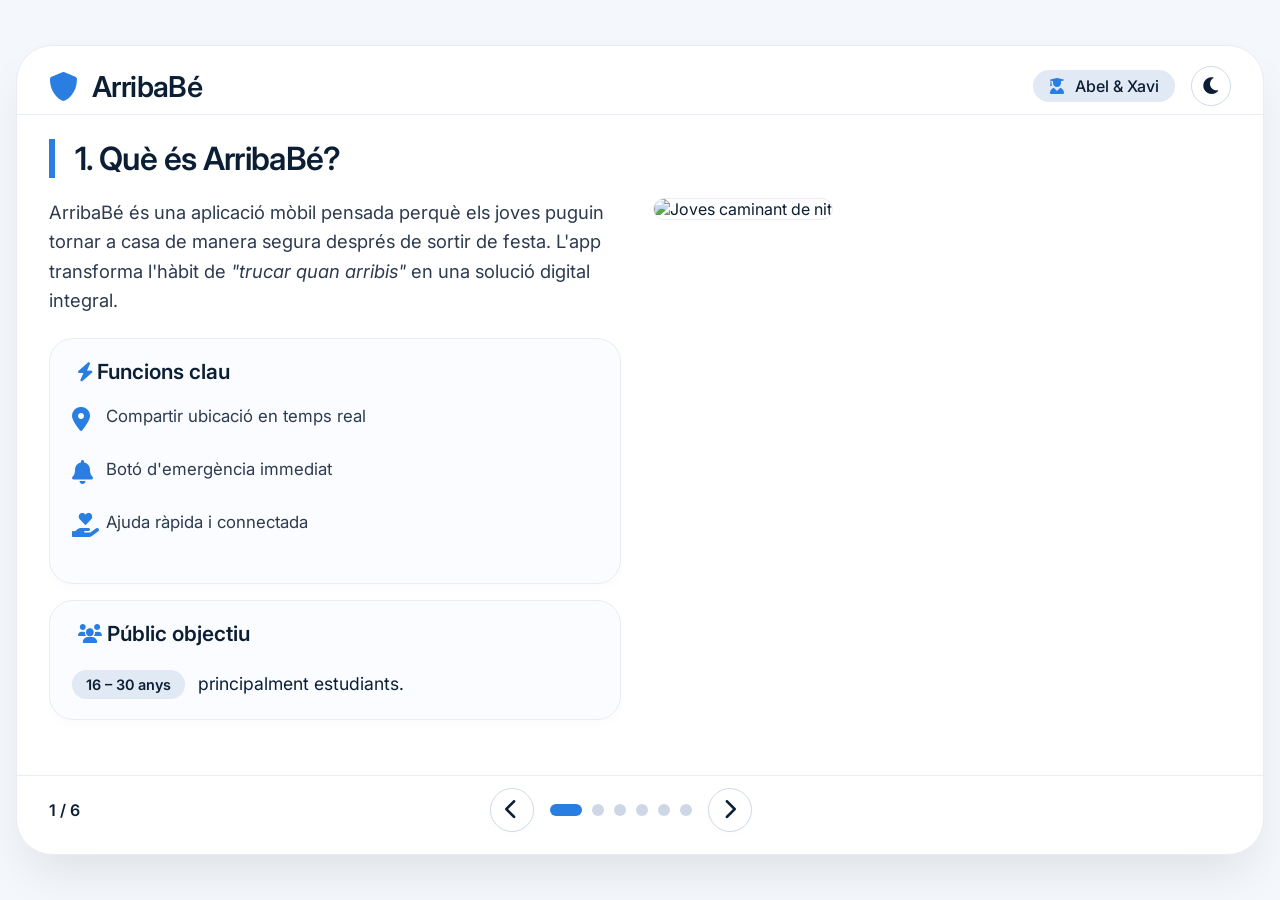
==== arribabe/index.html @ 8a45468a "Update index.html" ====
<!DOCTYPE html>
<html lang="ca">
<head>
  <meta charset="UTF-8">
  <meta name="viewport" content="width=device-width, initial-scale=1.0, maximum-scale=1.0, user-scalable=yes">
  <title>ArribaBé · Presentació</title>
  <link rel="stylesheet" href="https://cdnjs.cloudflare.com/ajax/libs/font-awesome/6.0.0-beta3/css/all.min.css">
  <link href="https://fonts.googleapis.com/css2?family=Inter:opsz,wght@14..32,300..700&display=swap" rel="stylesheet">
  <style>
    * {
      margin: 0;
      padding: 0;
      box-sizing: border-box;
    }

    body {
      font-family: "Inter", sans-serif;
      background: #f4f7fb;
      display: flex;
      align-items: center;
      justify-content: center;
      min-height: 100vh;
      margin: 0;
      padding: 16px;
      color: var(--text-primary);
      transition: background 0.3s ease, color 0.3s ease;
    }

    /* Variables mode clar */
    :root {
      --bg-body: #f4f7fb;
      --card-bg: #fafcff;
      --container-bg: #ffffff;
      --border-light: #e9ecf2;
      --text-primary: #0b1e33;
      --text-secondary: #2d3a4f;
      --text-soft: #54657e;
      --accent: #2a7de1;
      --accent-light: #e1e9f5;
      --dafo-bg: #ffffff;
      --shadow: 0 25px 50px -12px rgba(0,0,0,0.1);
      --projeccio-bg: #eef6ff;
      --dot-inactive: #cdd7e6;
      --btn-border: #d0dae8;
    }

    /* Mode fosc */
    body.dark {
      --bg-body: #121826;
      --card-bg: #1e2532;
      --container-bg: #1a212e;
      --border-light: #2a3442;
      --text-primary: #edf2fb;
      --text-secondary: #cbd5e6;
      --text-soft: #9aabbf;
      --accent: #4a9eff;
      --accent-light: #2e405b;
      --dafo-bg: #1f2a39;
      --shadow: 0 25px 40px -12px rgba(0,0,0,0.5);
      --projeccio-bg: #1f3a5f;
      --dot-inactive: #3f4a5c;
      --btn-border: #3a485e;
    }

    .presentation-container {
      width: 100%;
      max-width: 1280px;
      height: 90vh;
      max-height: 900px;
      background: var(--container-bg);
      border-radius: 36px;
      box-shadow: var(--shadow);
      display: flex;
      flex-direction: column;
      overflow: hidden;
      border: 1px solid var(--border-light);
      transition: background 0.3s, border-color 0.3s;
    }

    /* capçalera */
    .presentation-header {
      padding: 20px 32px 8px 32px;
      display: flex;
      align-items: center;
      justify-content: space-between;
      border-bottom: 1px solid var(--border-light);
    }

    .logo-area h1 {
      font-weight: 600;
      font-size: 1.8rem;
      letter-spacing: -0.02em;
      color: var(--text-primary);
    }
    .logo-area h1 i {
      color: var(--accent);
      margin-right: 8px;
    }

    .header-right {
      display: flex;
      align-items: center;
      gap: 16px;
    }

    .presenters {
      font-weight: 500;
      font-size: 1rem;
      color: var(--text-primary);
      background: var(--accent-light);
      padding: 6px 16px;
      border-radius: 40px;
      transition: background 0.3s;
    }
    .presenters i {
      margin-right: 6px;
      color: var(--accent);
    }

    .theme-toggle {
      background: transparent;
      border: 1px solid var(--btn-border);
      color: var(--text-primary);
      width: 40px;
      height: 40px;
      border-radius: 40px;
      display: flex;
      align-items: center;
      justify-content: center;
      cursor: pointer;
      font-size: 1.2rem;
      transition: all 0.2s;
    }
    .theme-toggle:hover {
      background: var(--accent);
      color: white;
      border-color: var(--accent);
      transform: rotate(15deg);
    }

    /* zona de slides */
    .slides-wrapper {
      flex: 1;
      position: relative;
      padding: 24px 32px 16px 32px;
      overflow: hidden;
    }

    .slide {
      position: absolute;
      top: 24px;
      left: 32px;
      right: 32px;
      bottom: 16px;
      opacity: 0;
      visibility: hidden;
      transition: opacity 0.4s cubic-bezier(0.2, 0.9, 0.3, 1), visibility 0.4s;
      overflow-y: auto;
      padding-right: 6px;
      scrollbar-width: thin;
      scrollbar-color: var(--accent) var(--border-light);
    }

    .slide.active {
      opacity: 1;
      visibility: visible;
      z-index: 2;
    }

    /* ANIMACIONS INTERACTIVES */
    @keyframes slideUp {
      0% { opacity: 0; transform: translateY(20px); }
      100% { opacity: 1; transform: translateY(0); }
    }

    .slide.active .anim-1 { animation: slideUp 0.5s ease forwards 0.1s; opacity: 0; }
    .slide.active .anim-2 { animation: slideUp 0.5s ease forwards 0.2s; opacity: 0; }
    .slide.active .anim-3 { animation: slideUp 0.5s ease forwards 0.3s; opacity: 0; }
    .slide.active .anim-4 { animation: slideUp 0.5s ease forwards 0.4s; opacity: 0; }

    .slide-content {
      height: 100%;
      display: flex;
      flex-direction: column;
    }

    /* layouts per imatges i text */
    .split-slide {
      display: grid;
      grid-template-columns: 1fr 1fr;
      gap: 32px;
      align-items: center;
    }

    .slide-img {
      width: 100%;
      height: 100%;
      max-height: 400px;
      object-fit: cover;
      border-radius: 24px;
      box-shadow: var(--shadow);
      border: 1px solid var(--border-light);
      transition: transform 0.3s ease;
    }
    
    .slide-img:hover {
      transform: scale(1.02);
    }

    /* tipografia */
    h2 {
      font-size: 2rem;
      font-weight: 600;
      letter-spacing: -0.02em;
      margin-bottom: 20px;
      color: var(--text-primary);
      border-left: 6px solid var(--accent);
      padding-left: 20px;
    }

    h3 {
      font-weight: 600;
      font-size: 1.3rem;
      margin-bottom: 12px;
      color: var(--text-primary);
    }

    .highlight {
      color: var(--accent);
      font-weight: 600;
    }

    p, li, span, div:not(.badge):not(.nav-btn) {
      color: inherit;
    }

    .card-grid {
      display: grid;
      grid-template-columns: repeat(2, 1fr);
      gap: 20px;
      margin-top: 8px;
    }

    .card {
      background: var(--card-bg);
      padding: 20px 22px;
      border-radius: 24px;
      box-shadow: 0 4px 10px rgba(0, 0, 0, 0.02);
      border: 1px solid var(--border-light);
      transition: background 0.3s, border-color 0.3s, transform 0.2s ease, box-shadow 0.2s ease;
      color: var(--text-secondary);
    }

    .card:hover {
      transform: translateY(-5px);
      box-shadow: var(--shadow);
      border-color: var(--accent);
    }

    .card i {
      color: var(--accent);
      font-size: 1.5rem;
      margin-bottom: 12px;
      display: block;
    }

    .badge {
      background: var(--accent-light);
      color: var(--text-primary);
      padding: 6px 14px;
      border-radius: 30px;
      font-size: 0.9rem;
      font-weight: 600;
      display: inline-block;
      margin-right: 8px;
    }

    .dafo-grid {
      display: grid;
      grid-template-columns: 1fr 1fr;
      gap: 20px;
      margin: 20px 0;
    }

    .dafo-item {
      padding: 24px;
      border-radius: 24px;
      background: var(--dafo-bg);
      border: 1px solid var(--border-light);
      transition: transform 0.2s, box-shadow 0.2s;
    }
    
    .dafo-item:hover {
      transform: translateY(-5px);
      box-shadow: var(--shadow);
    }

    .dafo-item p {
      color: var(--text-primary);
      font-size: 1.1rem;
    }

    .dafo-title {
      font-weight: 700;
      font-size: 1.3rem;
      margin-bottom: 12px;
      display: flex;
      align-items: center;
    }

    .dafo-title i {
      margin-right: 10px;
      width: 24px;
      color: var(--accent);
      font-size: 1.5rem;
    }

    .fortaleses .dafo-title { color: #1e7e34; }
    .oportunitats .dafo-title { color: #0d6e9e; }
    .debilitats .dafo-title { color: #b34a3c; }
    .amenaces .dafo-title { color: #a14e2c; }

    body.dark .fortaleses .dafo-title { color: #6fcf97; }
    body.dark .oportunitats .dafo-title { color: #6ab0e2; }
    body.dark .debilitats .dafo-title { color: #e6897a; }
    body.dark .amenaces .dafo-title { color: #e09b7c; }

    .price-tag {
      font-size: 2rem;
      font-weight: 700;
      color: var(--text-primary);
    }
    .price-small {
      font-size: 1rem;
      font-weight: 400;
      color: var(--text-soft);
    }

    .projeccio {
      background: var(--projeccio-bg);
      border-radius: 20px;
      padding: 20px;
      margin-top: 16px;
      border-left: 4px solid var(--accent);
      color: var(--text-primary);
      transition: background 0.3s;
    }

    .feature-list {
      list-style: none;
      margin-top: 8px;
    }
    .feature-list li {
      margin-bottom: 14px;
      display: flex;
      align-items: flex-start;
      color: var(--text-secondary);
      line-height: 1.5;
      font-size: 1.05rem;
    }
    .feature-list li strong {
      font-weight: 600;
      color: var(--text-primary);
      margin-right: 4px;
    }
    .feature-list i {
      margin-right: 14px;
      color: var(--accent);
      width: 20px;
      margin-top: 3px;
      flex-shrink: 0;
    }

    .two-column-layout {
      display: grid;
      grid-template-columns: 1fr 1fr;
      gap: 32px;
    }

    .tagline-footer {
      margin-top: auto;
      text-align: right;
      font-style: italic;
      color: var(--text-soft);
      border-top: 1px dashed var(--border-light);
      padding-top: 18px;
    }

    .conclusio-box {
      background: var(--card-bg);
      border-radius: 24px;
      padding: 24px;
      margin-top: 24px;
      border: 1px solid var(--border-light);
      border-left: 6px solid var(--accent);
      color: var(--text-primary);
      font-size: 1.15rem;
      line-height: 1.6;
      box-shadow: 0 10px 30px rgba(0,0,0,0.03);
    }

    /* peu */
    .presentation-footer {
      padding: 12px 32px 22px 32px;
      display: flex;
      align-items: center;
      justify-content: space-between;
      border-top: 1px solid var(--border-light);
      color: var(--text-soft);
    }

    .nav-controls {
      display: flex;
      gap: 16px;
      align-items: center;
    }

    .nav-btn {
      background: var(--container-bg);
      border: 1px solid var(--btn-border);
      color: var(--text-primary);
      width: 44px;
      height: 44px;
      border-radius: 40px;
      display: flex;
      align-items: center;
      justify-content: center;
      cursor: pointer;
      font-size: 1.3rem;
      transition: all 0.2s;
      box-shadow: 0 2px 6px rgba(0,0,0,0.02);
    }
    .nav-btn:hover {
      background: var(--accent);
      color: white;
      border-color: var(--accent);
      transform: scale(1.05);
    }

    .dot-container {
      display: flex;
      gap: 10px;
    }
    .dot {
      width: 12px;
      height: 12px;
      border-radius: 12px;
      background: var(--dot-inactive);
      transition: 0.3s cubic-bezier(0.2, 0.9, 0.3, 1);
      cursor: pointer;
    }
    .dot:hover {
      background: var(--text-soft);
    }
    .dot.active-dot {
      background: var(--accent);
      width: 32px;
    }

    .slide::-webkit-scrollbar {
      width: 6px;
    }
    .slide::-webkit-scrollbar-track {
      background: var(--border-light);
      border-radius: 10px;
    }
    .slide::-webkit-scrollbar-thumb {
      background: var(--accent);
      border-radius: 10px;
    }

    @media (max-width: 850px) {
      .split-slide, .two-column-layout, .card-grid, .dafo-grid { grid-template-columns: 1fr; }
      .presentation-container { height: 95vh; }
      .slide-img { max-height: 250px; }
    }
  </style>
</head>
<body>
<div class="presentation-container">
  <div class="presentation-header">
    <div class="logo-area">
      <h1><i class="fas fa-shield-alt"></i> ArribaBé</h1>
    </div>
    <div class="header-right">
      <div class="presenters">
        <i class="fas fa-user-graduate"></i> Abel & Xavi
      </div>
      <div class="theme-toggle" id="themeToggle" title="Canvia mode clar/fosc">
        <i class="fas fa-moon"></i>
      </div>
    </div>
  </div>

  <div class="slides-wrapper">
    
    <div class="slide active" id="slide1">
      <div class="slide-content">
        <h2 class="anim-1">1. Què és ArribaBé?</h2>
        <div class="split-slide">
          <div class="anim-2">
            <p style="font-size:1.15rem; margin-bottom: 22px; line-height:1.6; color:var(--text-secondary);">
              ArribaBé és una aplicació mòbil pensada perquè els joves puguin tornar a casa de manera segura després de sortir de festa. L'app transforma l'hàbit de <em>"trucar quan arribis"</em> en una solució digital integral.
            </p>
            <div class="card" style="margin-bottom: 16px;">
              <h3 style="display:inline-block; margin-left:6px;"><i class="fas fa-bolt" style="display:inline; font-size:1.2rem;"></i> Funcions clau</h3>
              <ul class="feature-list">
                <li><i class="fas fa-location-dot"></i> Compartir ubicació en temps real</li>
                <li><i class="fas fa-bell"></i> Botó d'emergència immediat</li>
                <li><i class="fas fa-hand-holding-heart"></i> Ajuda ràpida i connectada</li>
              </ul>
            </div>
            <div class="card">
              <h3 style="display:inline-block; margin-left:6px;"><i class="fas fa-users" style="display:inline; font-size:1.2rem;"></i> Públic objectiu</h3>
              <p style="margin-top:12px; font-size:1.1rem;"><span class="badge">16 – 30 anys</span> principalment estudiants.</p>
            </div>
          </div>
          <div class="anim-3" style="height: 100%;">
            <img src="https://images.unsplash.com/photo-1522069169874-c58ec4b76be5?auto=format&fit=crop&w=800&q=80" alt="Joves caminant de nit" class="slide-img">
          </div>
        </div>
      </div>
    </div>

    <div class="slide" id="slide2">
      <div class="slide-content">
        <h2 class="anim-1">2. Anàlisi DAFO</h2>
        <p class="anim-2" style="font-size:1.1rem; color:var(--text-secondary);">Avaluació estratègica de la viabilitat del projecte en l'entorn actual.</p>
        
        <div class="dafo-grid anim-3">
          <div class="dafo-item fortaleses">
            <div class="dafo-title"><i class="fas fa-plus-circle"></i> Fortaleses</div>
            <p>Resol un problema real diari, té un alt interès social i la interfície és intuïtiva i fàcil d'utilitzar en situacions d'estrès.</p>
          </div>
          <div class="dafo-item oportunitats">
            <div class="dafo-title"><i class="fas fa-chart-line"></i> Oportunitats</div>
            <p>Creixent consciència sobre la seguretat personal i possibilitat de crear col·laboracions amb ajuntaments i institucions públiques.</p>
          </div>
          <div class="dafo-item debilitats">
            <div class="dafo-title"><i class="fas fa-minus-circle"></i> Debilitats</div>
            <p>L'eficàcia de la xarxa necessita un volum alt d'usuaris des del principi i depèn totalment de tenir bateria al mòbil i cobertura.</p>
          </div>
          <div class="dafo-item amenaces">
            <div class="dafo-title"><i class="fas fa-exclamation-triangle"></i> Amenaces</div>
            <p>Aparició d'aplicacions similars al mercat, competència amb funcions natives de WhatsApp/iOS i possibles errors tècnics de GPS.</p>
          </div>
        </div>
      </div>
    </div>

    <div class="slide" id="slide3">
      <div class="slide-content">
        <h2 class="anim-1">3. Model de Negoci <span style="font-size:1rem; font-weight:400; margin-left:8px;">(Freemium)</span></h2>
        <p class="anim-2" style="margin-bottom:20px; font-size:1.1rem;">Estratègia basada en l'adquisició massiva d'usuaris amb una opció gratuïta i funcions avançades de baix cost.</p>
        
        <div class="model-box anim-3" style="background:var(--card-bg); border-radius:24px; padding:30px; border:1px solid var(--border-light); box-shadow: var(--shadow);">
          <div style="display:flex; justify-content:space-between; margin-bottom:20px; align-items: center;">
            <div>
              <span class="badge" style="background:var(--accent-light); font-size: 1.1rem;">Versió Gratuïta</span>
              <span style="font-size: 0.9rem; color: var(--text-soft); margin-left: 8px;"><i class="fas fa-ad"></i> Inclou Anuncis</span>
            </div>
            <div>
              <span class="badge" style="background:var(--accent); color:white; font-size: 1.1rem;">Premium</span> 
              <span class="price-tag">2,99€<span class="price-small">/mes</span></span>
            </div>
          </div>
          <ul class="feature-list" style="margin-bottom: 24px;">
            <li>
              <i class="fas fa-check-circle" style="color:#1e7e34; font-size: 1.3rem;"></i> 
              <span><strong>Versió Gratuïta:</strong> Compartir ubicació en trajectes curts, 1 contacte d'emergència i botó SOS bàsic. <em>Aquesta versió es monetitza mitjançant la inclusió d'anuncis (ads) no intrusius a l'app.</em></span>
            </li>
            <li style="margin-top: 16px;">
              <i class="fas fa-star" style="color:#f1c40f; font-size: 1.3rem;"></i> 
              <span><strong>Premium:</strong> Seguiment il·limitat, avisos automàtics per desviaments, accessibilitat prioritària i experiència totalment lliure d'anuncis.</span>
            </li>
          </ul>
          <div class="projeccio anim-4">
            <i class="fas fa-calculator" style="margin-right: 8px; font-size: 1.2rem;"></i> 
            <strong>Projecció Premium:</strong> Amb 50.000 usuaris de pagament s'arribaria als <strong>149.500 € mensuals</strong> (sense comptar ingressos extres per publicitat de la versió gratuïta).
          </div>
        </div>
      </div>
    </div>

    <div class="slide" id="slide4">
      <div class="slide-content">
        <h2 class="anim-1">4. Estratègia de Màrqueting</h2>
        <div class="split-slide">
          <div class="anim-2">
            <p style="margin-bottom:20px; font-weight:500; font-size: 1.15rem;">ArribaBé no ven tecnologia, <span class="highlight">ven tranquil·litat i cura.</span></p>
            
            <div class="card" style="margin-bottom:16px;">
              <h3 style="display:flex; align-items:center; margin-bottom: 4px;"><i class="fas fa-heart" style="color:#c44569; font-size:1.2rem; margin-right:10px; margin-bottom:0;"></i> Màrqueting Emocional</h3>
              <p>Connecta amb la preocupació real i la necessitat de protecció. El nostre eslògan: <em>“Avisa quan arribis”.</em></p>
            </div>
            
            <div class="card" style="margin-bottom:16px;">
              <h3 style="display:flex; align-items:center; margin-bottom: 4px;"><i class="fas fa-hashtag" style="font-size:1.2rem; margin-right:10px; margin-bottom:0;"></i> Xarxes i Influencers</h3>
              <p>Campanyes a TikTok i Instagram amb vídeos propers. Ús de microinfluencers i estudiants locals per generar confiança i viralitat orgànica.</p>
            </div>
            
            <div class="card">
              <h3 style="display:flex; align-items:center; margin-bottom: 4px;"><i class="fas fa-location-dot" style="font-size:1.2rem; margin-right:10px; margin-bottom:0;"></i> Presència Física</h3>
              <p>Col·laboració directa en festes majors, universitats i integració amb els Punts Liles.</p>
            </div>
          </div>
          <div class="anim-3" style="height: 100%;">
            <img src="https://images.unsplash.com/photo-1611162617474-5b21e879e113?auto=format&fit=crop&w=800&q=80" alt="Estratègia de xarxes" class="slide-img">
          </div>
        </div>
      </div>
    </div>

    <div class="slide" id="slide5">
      <div class="slide-content">
        <h2 class="anim-1">5. Pla de Finançament</h2>
        <p class="anim-2" style="font-size: 1.1rem; margin-bottom: 24px;">Com sostindrem i farem créixer l'aplicació econòmicament.</p>
        
        <div class="card-grid anim-3" style="grid-template-columns: repeat(3, 1fr); gap: 24px;">
          <div class="card" style="text-align: center; padding: 30px 20px;">
            <i class="fas fa-seedling" style="font-size:2.5rem; margin-bottom:16px;"></i>
            <h3>Inversió Inicial</h3>
            <p style="font-size: 0.95rem;">Recursos propis, inversió de "Triple F" (Friends, Family & Fools) i sol·licitud de subvencions públiques tecnològiques.</p>
          </div>
          <div class="card" style="text-align: center; padding: 30px 20px;">
            <i class="fas fa-gear" style="font-size:2.5rem; margin-bottom:16px;"></i>
            <h3>Costos Operatius</h3>
            <p style="font-size: 0.95rem;">Manteniment tecnològic de servidors (AWS/Google Cloud), mapes en temps real i pressupost per màrqueting digital.</p>
          </div>
          <div class="card" style="text-align: center; padding: 30px 20px; border-color: var(--accent);">
            <i class="fas fa-coins" style="font-size:2.5rem; margin-bottom:16px;"></i>
            <h3>Vies d'Ingressos</h3>
            <p style="font-size: 0.95rem;">Subscripcions mensuals Premium i <strong>inserció d'anuncis publicitaris ètics</strong> (locals d'oci, VTC/taxis) per als usuaris de la versió gratuïta.</p>
          </div>
        </div>
      </div>
    </div>

    <div class="slide" id="slide6">
      <div class="slide-content">
        <h2 class="anim-1">6. Resum i Conclusió</h2>
        
        <div class="anim-2" style="background: var(--projeccio-bg); border-radius: 28px; padding: 40px 32px; margin-top: 20px; text-align: center; border:1px solid var(--border-light); box-shadow: var(--shadow);">
          <p style="font-size: 2.5rem; font-weight: 700; letter-spacing: -0.02em; color: var(--text-primary); margin-bottom: 10px;">ArribaBé</p>
          <p style="font-size: 1.5rem; font-weight: 400; color: var(--accent);">La solució natural per tornar a casa sense por.</p>
          <div style="margin-top:24px; font-size: 1.1rem; color: var(--text-soft);">
            <i class="fas fa-mobile-screen"></i> Disponible properament · <span class="highlight">#ArribaSegur</span>
          </div>
        </div>

        <div class="conclusio-box anim-3">
          <h3 style="margin-bottom: 10px;"><i class="fas fa-flag-checkered" style="color: var(--accent); margin-right: 8px;"></i> Conclusió Final</h3>
          <p>
            ArribaBé és una proposta sòlida, amb un model de negoci sostenible (recolzat per subscripcions i anuncis), una estratègia de màrqueting propera i un pla financer realista. La combinació de tecnologia accessible i el seu profund enfocament social posicionen l'app com una eina imprescindible per a la seguretat juvenil.
          </p>
        </div>

        <div class="tagline-footer anim-4">
          <i class="far fa-hand-peace" style="color: var(--accent);"></i> Presentat per Abel i Xavi · Projecte ArribaBé
        </div>
      </div>
    </div>

  </div>

  <div class="presentation-footer">
    <div class="page-indicator" style="font-weight: 600;">
      <span id="currentSlideDisplay">1</span> / <span id="totalSlidesDisplay">6</span>
    </div>
    <div class="nav-controls">
      <div class="nav-btn" id="prevSlide" title="Anterior (Fletxa Esquerra)"><i class="fas fa-chevron-left"></i></div>
      <div class="dot-container" id="dotContainer"></div>
      <div class="nav-btn" id="nextSlide" title="Següent (Fletxa Dreta)"><i class="fas fa-chevron-right"></i></div>
    </div>
    <div style="width:70px;"></div>
  </div>
</div>

<script>
  (function(){
    const slides = document.querySelectorAll('.slide');
    const prevBtn = document.getElementById('prevSlide');
    const nextBtn = document.getElementById('nextSlide');
    const dotContainer = document.getElementById('dotContainer');
    const currentSpan = document.getElementById('currentSlideDisplay');
    const totalSpan = document.getElementById('totalSlidesDisplay');
    const themeToggle = document.getElementById('themeToggle');
    const body = document.body;
    
    let currentIndex = 0;
    const totalSlides = slides.length;
    totalSpan.textContent = totalSlides;

    function createDots() {
      dotContainer.innerHTML = '';
      for (let i = 0; i < totalSlides; i++) {
        const dot = document.createElement('span');
        dot.classList.add('dot');
        dot.dataset.index = i;
        dot.addEventListener('click', function() {
          goToSlide(parseInt(this.dataset.index));
        });
        dotContainer.appendChild(dot);
      }
    }
    createDots();

    function updateActiveDot(index) {
      const dots = document.querySelectorAll('.dot');
      dots.forEach((dot, i) => {
        dot.classList.toggle('active-dot', i === index);
      });
    }

    function goToSlide(index) {
      if (index < 0) index = 0;
      if (index >= totalSlides) index = totalSlides - 1;
      
      slides.forEach((slide, i) => {
        if (i === index) {
          slide.classList.add('active');
          // Reset animation trick
          const content = slide.querySelector('.slide-content');
          content.style.animation = 'none';
          content.offsetHeight; /* trigger reflow */
          content.style.animation = null; 
        } else {
          slide.classList.remove('active');
        }
      });
      
      currentIndex = index;
      currentSpan.textContent = currentIndex + 1;
      updateActiveDot(currentIndex);
    }

    function next() { goToSlide(currentIndex + 1); }
    function prev() { goToSlide(currentIndex - 1); }

    prevBtn.addEventListener('click', prev);
    nextBtn.addEventListener('click', next);

    window.addEventListener('keydown', (e) => {
      if (e.key === 'ArrowLeft') {
        e.preventDefault();
        prev();
      } else if (e.key === 'ArrowRight' || e.key === ' ') {
        e.preventDefault();
        next();
      }
    });

    function updateThemeIcon() {
      const icon = themeToggle.querySelector('i');
      if (body.classList.contains('dark')) {
        icon.classList.remove('fa-moon');
        icon.classList.add('fa-sun');
      } else {
        icon.classList.remove('fa-sun');
        icon.classList.add('fa-moon');
      }
    }

    themeToggle.addEventListener('click', () => {
      body.classList.toggle('dark');
      updateThemeIcon();
    });

    goToSlide(0);
    updateThemeIcon();

    let touchStartX = 0;
    const wrapper = document.querySelector('.slides-wrapper');
    wrapper.addEventListener('touchstart', (e) => {
      touchStartX = e.changedTouches[0].screenX;
    }, {passive: true});
    wrapper.addEventListener('touchend', (e) => {
      const diff = e.changedTouches[0].screenX - touchStartX;
      if (Math.abs(diff) > 50) {
        if (diff < 0) next();
        else prev();
      }
    });
  })();
</script>
</body>
</html>
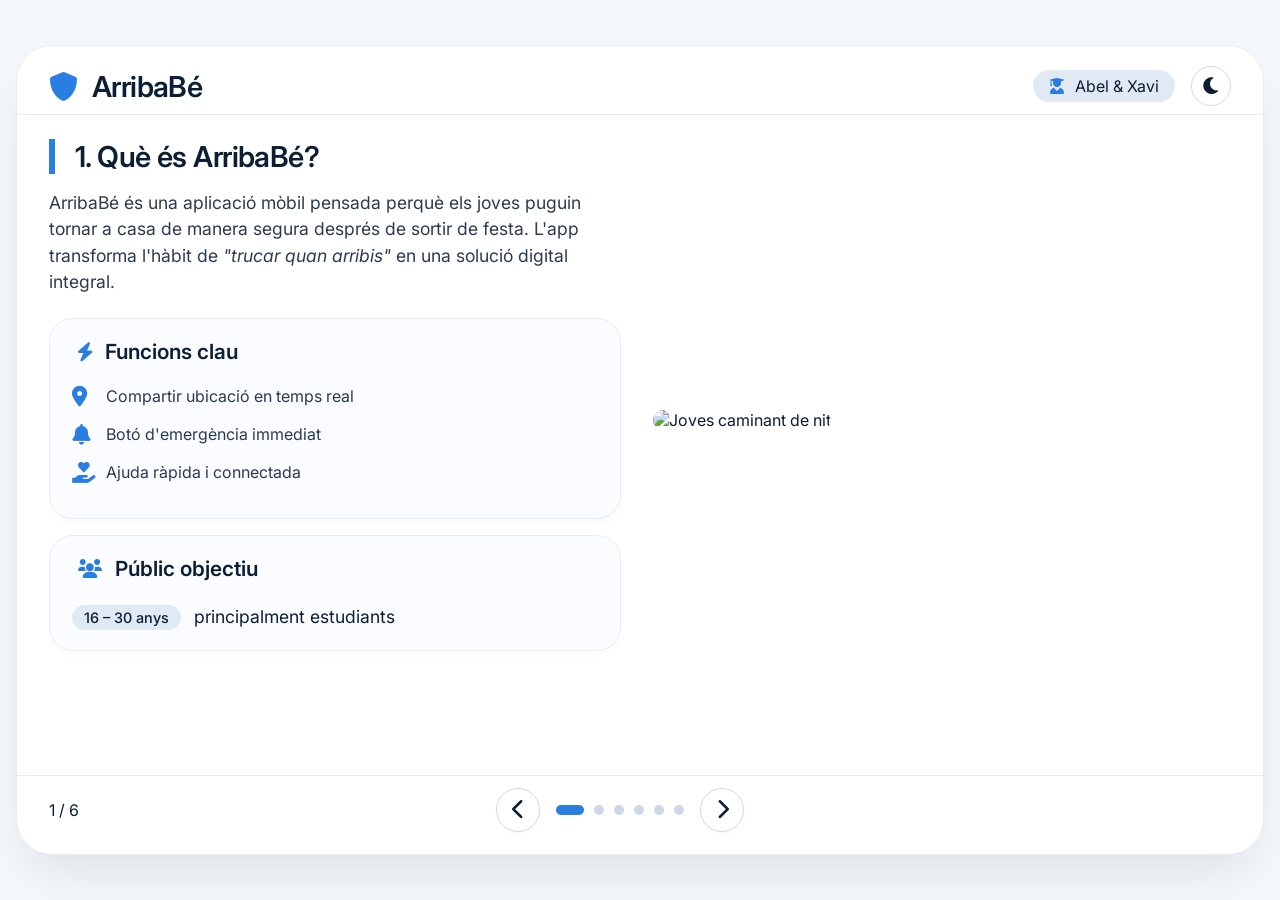
==== commit b0c99368: "Update index.html" ====
--- a/arribabe/index.html
+++ b/arribabe/index.html
@@ -62,6 +62,10 @@
       --btn-border: #3a485e;
     }
 
+    body.dark {
+      background: var(--bg-body);
+    }
+
     .presentation-container {
       width: 100%;
       max-width: 1280px;
@@ -104,9 +108,9 @@
     }
 
     .presenters {
-      font-weight: 500;
+      font-weight: 400;
       font-size: 1rem;
-      color: var(--text-primary);
+      color: var(--text-soft);
       background: var(--accent-light);
       padding: 6px 16px;
       border-radius: 40px;
@@ -135,7 +139,6 @@
       background: var(--accent);
       color: white;
       border-color: var(--accent);
-      transform: rotate(15deg);
     }
 
     /* zona de slides */
@@ -154,7 +157,7 @@
       bottom: 16px;
       opacity: 0;
       visibility: hidden;
-      transition: opacity 0.4s cubic-bezier(0.2, 0.9, 0.3, 1), visibility 0.4s;
+      transition: opacity 0.35s cubic-bezier(0.2, 0.9, 0.3, 1), visibility 0.35s;
       overflow-y: auto;
       padding-right: 6px;
       scrollbar-width: thin;
@@ -167,24 +170,13 @@
       z-index: 2;
     }
 
-    /* ANIMACIONS INTERACTIVES */
-    @keyframes slideUp {
-      0% { opacity: 0; transform: translateY(20px); }
-      100% { opacity: 1; transform: translateY(0); }
-    }
-
-    .slide.active .anim-1 { animation: slideUp 0.5s ease forwards 0.1s; opacity: 0; }
-    .slide.active .anim-2 { animation: slideUp 0.5s ease forwards 0.2s; opacity: 0; }
-    .slide.active .anim-3 { animation: slideUp 0.5s ease forwards 0.3s; opacity: 0; }
-    .slide.active .anim-4 { animation: slideUp 0.5s ease forwards 0.4s; opacity: 0; }
-
     .slide-content {
       height: 100%;
       display: flex;
       flex-direction: column;
     }
 
-    /* layouts per imatges i text */
+    /* layouts per imatges */
     .split-slide {
       display: grid;
       grid-template-columns: 1fr 1fr;
@@ -199,20 +191,14 @@
       object-fit: cover;
       border-radius: 24px;
       box-shadow: var(--shadow);
-      border: 1px solid var(--border-light);
-      transition: transform 0.3s ease;
-    }
-    
-    .slide-img:hover {
-      transform: scale(1.02);
     }
 
     /* tipografia */
     h2 {
-      font-size: 2rem;
+      font-size: 1.8rem;
       font-weight: 600;
       letter-spacing: -0.02em;
-      margin-bottom: 20px;
+      margin-bottom: 16px;
       color: var(--text-primary);
       border-left: 6px solid var(--accent);
       padding-left: 20px;
@@ -227,7 +213,7 @@
 
     .highlight {
       color: var(--accent);
-      font-weight: 600;
+      font-weight: 500;
     }
 
     p, li, span, div:not(.badge):not(.nav-btn) {
@@ -247,30 +233,23 @@
       border-radius: 24px;
       box-shadow: 0 4px 10px rgba(0, 0, 0, 0.02);
       border: 1px solid var(--border-light);
-      transition: background 0.3s, border-color 0.3s, transform 0.2s ease, box-shadow 0.2s ease;
+      transition: background 0.3s, border-color 0.3s;
       color: var(--text-secondary);
-    }
-
-    .card:hover {
-      transform: translateY(-5px);
-      box-shadow: var(--shadow);
-      border-color: var(--accent);
     }
 
     .card i {
       color: var(--accent);
-      font-size: 1.5rem;
-      margin-bottom: 12px;
-      display: block;
+      font-size: 1.3rem;
+      margin-right: 8px;
     }
 
     .badge {
       background: var(--accent-light);
       color: var(--text-primary);
-      padding: 6px 14px;
+      padding: 4px 12px;
       border-radius: 30px;
       font-size: 0.9rem;
-      font-weight: 600;
+      font-weight: 500;
       display: inline-block;
       margin-right: 8px;
     }
@@ -278,31 +257,25 @@
     .dafo-grid {
       display: grid;
       grid-template-columns: 1fr 1fr;
-      gap: 20px;
+      gap: 16px;
       margin: 20px 0;
     }
 
     .dafo-item {
-      padding: 24px;
-      border-radius: 24px;
+      padding: 18px;
+      border-radius: 20px;
       background: var(--dafo-bg);
       border: 1px solid var(--border-light);
-      transition: transform 0.2s, box-shadow 0.2s;
-    }
-    
-    .dafo-item:hover {
-      transform: translateY(-5px);
-      box-shadow: var(--shadow);
+      transition: background 0.3s;
     }
 
     .dafo-item p {
       color: var(--text-primary);
-      font-size: 1.1rem;
     }
 
     .dafo-title {
       font-weight: 700;
-      font-size: 1.3rem;
+      font-size: 1.2rem;
       margin-bottom: 12px;
       display: flex;
       align-items: center;
@@ -312,7 +285,6 @@
       margin-right: 10px;
       width: 24px;
       color: var(--accent);
-      font-size: 1.5rem;
     }
 
     .fortaleses .dafo-title { color: #1e7e34; }
@@ -339,24 +311,24 @@
     .projeccio {
       background: var(--projeccio-bg);
       border-radius: 20px;
-      padding: 20px;
+      padding: 16px 20px;
       margin-top: 16px;
       border-left: 4px solid var(--accent);
       color: var(--text-primary);
       transition: background 0.3s;
     }
 
+    /* ===== MILLORA: feature-list amb més espai i alineació ===== */
     .feature-list {
       list-style: none;
       margin-top: 8px;
     }
     .feature-list li {
-      margin-bottom: 14px;
+      margin-bottom: 14px;        /* més espai entre ítems */
       display: flex;
       align-items: flex-start;
       color: var(--text-secondary);
       line-height: 1.5;
-      font-size: 1.05rem;
     }
     .feature-list li strong {
       font-weight: 600;
@@ -371,10 +343,15 @@
       flex-shrink: 0;
     }
 
+    /* Per a llistes dins de caixes de model */
+    .model-box .feature-list li {
+      margin-bottom: 12px;
+    }
+
     .two-column-layout {
       display: grid;
       grid-template-columns: 1fr 1fr;
-      gap: 32px;
+      gap: 28px;
     }
 
     .tagline-footer {
@@ -386,17 +363,17 @@
       padding-top: 18px;
     }
 
+    /* Conclusió */
     .conclusio-box {
       background: var(--card-bg);
       border-radius: 24px;
-      padding: 24px;
+      padding: 20px 24px;
       margin-top: 24px;
       border: 1px solid var(--border-light);
       border-left: 6px solid var(--accent);
       color: var(--text-primary);
-      font-size: 1.15rem;
-      line-height: 1.6;
-      box-shadow: 0 10px 30px rgba(0,0,0,0.03);
+      font-size: 1.05rem;
+      line-height: 1.5;
     }
 
     /* peu */
@@ -434,7 +411,6 @@
       background: var(--accent);
       color: white;
       border-color: var(--accent);
-      transform: scale(1.05);
     }
 
     .dot-container {
@@ -442,23 +418,20 @@
       gap: 10px;
     }
     .dot {
-      width: 12px;
-      height: 12px;
-      border-radius: 12px;
+      width: 10px;
+      height: 10px;
+      border-radius: 10px;
       background: var(--dot-inactive);
-      transition: 0.3s cubic-bezier(0.2, 0.9, 0.3, 1);
+      transition: 0.2s;
       cursor: pointer;
-    }
-    .dot:hover {
-      background: var(--text-soft);
     }
     .dot.active-dot {
       background: var(--accent);
-      width: 32px;
+      width: 28px;
     }
 
     .slide::-webkit-scrollbar {
-      width: 6px;
+      width: 5px;
     }
     .slide::-webkit-scrollbar-track {
       background: var(--border-light);
@@ -471,7 +444,7 @@
 
     @media (max-width: 850px) {
       .split-slide, .two-column-layout, .card-grid, .dafo-grid { grid-template-columns: 1fr; }
-      .presentation-container { height: 95vh; }
+      .presentation-container { height: 85vh; }
       .slide-img { max-height: 250px; }
     }
   </style>
@@ -496,12 +469,11 @@
     
     <div class="slide active" id="slide1">
       <div class="slide-content">
-        <h2 class="anim-1">1. Què és ArribaBé?</h2>
+        <h2>1. Què és ArribaBé?</h2>
         <div class="split-slide">
-          <div class="anim-2">
-            <p style="font-size:1.15rem; margin-bottom: 22px; line-height:1.6; color:var(--text-secondary);">
-              ArribaBé és una aplicació mòbil pensada perquè els joves puguin tornar a casa de manera segura després de sortir de festa. L'app transforma l'hàbit de <em>"trucar quan arribis"</em> en una solució digital integral.
-            </p>
+          <div>
+            <p style="font-size:1.1rem; margin-bottom: 22px; line-height:1.5; color:var(--text-secondary);">ArribaBé és una aplicació mòbil pensada perquè els joves puguin tornar a casa de manera segura després de sortir de festa. L'app transforma l'hàbit de <em>"trucar quan arribis"</em> en una solució digital integral.</p>
+            
             <div class="card" style="margin-bottom: 16px;">
               <h3 style="display:inline-block; margin-left:6px;"><i class="fas fa-bolt" style="display:inline; font-size:1.2rem;"></i> Funcions clau</h3>
               <ul class="feature-list">
@@ -512,10 +484,10 @@
             </div>
             <div class="card">
               <h3 style="display:inline-block; margin-left:6px;"><i class="fas fa-users" style="display:inline; font-size:1.2rem;"></i> Públic objectiu</h3>
-              <p style="margin-top:12px; font-size:1.1rem;"><span class="badge">16 – 30 anys</span> principalment estudiants.</p>
+              <p style="margin-top:12px; font-size:1.1rem;"><span class="badge">16 – 30 anys</span> principalment estudiants</p>
             </div>
           </div>
-          <div class="anim-3" style="height: 100%;">
+          <div>
             <img src="https://images.unsplash.com/photo-1522069169874-c58ec4b76be5?auto=format&fit=crop&w=800&q=80" alt="Joves caminant de nit" class="slide-img">
           </div>
         </div>
@@ -524,36 +496,38 @@
 
     <div class="slide" id="slide2">
       <div class="slide-content">
-        <h2 class="anim-1">2. Anàlisi DAFO</h2>
-        <p class="anim-2" style="font-size:1.1rem; color:var(--text-secondary);">Avaluació estratègica de la viabilitat del projecte en l'entorn actual.</p>
-        
-        <div class="dafo-grid anim-3">
+        <h2>2. Anàlisi DAFO</h2>
+        <div class="dafo-grid">
           <div class="dafo-item fortaleses">
             <div class="dafo-title"><i class="fas fa-plus-circle"></i> Fortaleses</div>
-            <p>Resol un problema real diari, té un alt interès social i la interfície és intuïtiva i fàcil d'utilitzar en situacions d'estrès.</p>
+            <p>Resol un problema real, té interès social i és fàcil d'utilitzar.</p>
           </div>
           <div class="dafo-item oportunitats">
             <div class="dafo-title"><i class="fas fa-chart-line"></i> Oportunitats</div>
-            <p>Creixent consciència sobre la seguretat personal i possibilitat de crear col·laboracions amb ajuntaments i institucions públiques.</p>
+            <p>Més consciència sobre la seguretat i col·laboracions amb ajuntaments.</p>
           </div>
           <div class="dafo-item debilitats">
             <div class="dafo-title"><i class="fas fa-minus-circle"></i> Debilitats</div>
-            <p>L'eficàcia de la xarxa necessita un volum alt d'usuaris des del principi i depèn totalment de tenir bateria al mòbil i cobertura.</p>
+            <p>Necessita molts usuaris i depèn totalment del mòbil.</p>
           </div>
           <div class="dafo-item amenaces">
             <div class="dafo-title"><i class="fas fa-exclamation-triangle"></i> Amenaces</div>
-            <p>Aparició d'aplicacions similars al mercat, competència amb funcions natives de WhatsApp/iOS i possibles errors tècnics de GPS.</p>
-          </div>
+            <p>Aplicacions similars i possibles errors tècnics.</p>
+          </div>
+        </div>
+        <div style="margin-top: 12px; font-size:0.9rem; display:flex; gap:24px; color: var(--text-soft);">
+          <span><i class="far fa-circle-check" style="color:#1e7e34;"></i> Fortaleses internes</span>
+          <span><i class="far fa-circle-check" style="color:#0d6e9e;"></i> Oportunitats externes</span>
         </div>
       </div>
     </div>
 
     <div class="slide" id="slide3">
       <div class="slide-content">
-        <h2 class="anim-1">3. Model de Negoci <span style="font-size:1rem; font-weight:400; margin-left:8px;">(Freemium)</span></h2>
-        <p class="anim-2" style="margin-bottom:20px; font-size:1.1rem;">Estratègia basada en l'adquisició massiva d'usuaris amb una opció gratuïta i funcions avançades de baix cost.</p>
+        <h2 style="margin-bottom:24px;">3. Model de Negoci (Monetització)</h2>
+        <p style="margin-bottom:20px; font-size:1.1rem; color:var(--text-secondary);">Estratègia basada en un preu baix però massiu per generar ingressos constants.</p>
         
-        <div class="model-box anim-3" style="background:var(--card-bg); border-radius:24px; padding:30px; border:1px solid var(--border-light); box-shadow: var(--shadow);">
+        <div class="model-box" style="background:var(--card-bg); border-radius:24px; padding:30px; border:1px solid var(--border-light); box-shadow: var(--shadow);">
           <div style="display:flex; justify-content:space-between; margin-bottom:20px; align-items: center;">
             <div>
               <span class="badge" style="background:var(--accent-light); font-size: 1.1rem;">Versió Gratuïta</span>
@@ -567,16 +541,16 @@
           <ul class="feature-list" style="margin-bottom: 24px;">
             <li>
               <i class="fas fa-check-circle" style="color:#1e7e34; font-size: 1.3rem;"></i> 
-              <span><strong>Versió Gratuïta:</strong> Compartir ubicació en trajectes curts, 1 contacte d'emergència i botó SOS bàsic. <em>Aquesta versió es monetitza mitjançant la inclusió d'anuncis (ads) no intrusius a l'app.</em></span>
+              <span><strong>Versió Gratuïta:</strong> Compartir ubicació en trajectes curts, 1 contacte d'emergència i botó SOS bàsic. <em>Aquesta versió inclou anuncis per sostenir-ne el cost.</em></span>
             </li>
             <li style="margin-top: 16px;">
               <i class="fas fa-star" style="color:#f1c40f; font-size: 1.3rem;"></i> 
-              <span><strong>Premium:</strong> Seguiment il·limitat, avisos automàtics per desviaments, accessibilitat prioritària i experiència totalment lliure d'anuncis.</span>
+              <span><strong>Premium:</strong> Seguiment il·limitat, avisos automàtics per desviaments, accés prioritari i experiència lliure d'anuncis.</span>
             </li>
           </ul>
-          <div class="projeccio anim-4">
+          <div class="projeccio">
             <i class="fas fa-calculator" style="margin-right: 8px; font-size: 1.2rem;"></i> 
-            <strong>Projecció Premium:</strong> Amb 50.000 usuaris de pagament s'arribaria als <strong>149.500 € mensuals</strong> (sense comptar ingressos extres per publicitat de la versió gratuïta).
+            <strong>Projecció Premium:</strong> Amb 50.000 usuaris s'arribaria als <strong>149.500 € mensuals</strong>.
           </div>
         </div>
       </div>
@@ -584,19 +558,19 @@
 
     <div class="slide" id="slide4">
       <div class="slide-content">
-        <h2 class="anim-1">4. Estratègia de Màrqueting</h2>
+        <h2>4. Estratègia de Màrqueting</h2>
         <div class="split-slide">
-          <div class="anim-2">
+          <div>
             <p style="margin-bottom:20px; font-weight:500; font-size: 1.15rem;">ArribaBé no ven tecnologia, <span class="highlight">ven tranquil·litat i cura.</span></p>
             
             <div class="card" style="margin-bottom:16px;">
               <h3 style="display:flex; align-items:center; margin-bottom: 4px;"><i class="fas fa-heart" style="color:#c44569; font-size:1.2rem; margin-right:10px; margin-bottom:0;"></i> Màrqueting Emocional</h3>
-              <p>Connecta amb la preocupació real i la necessitat de protecció. El nostre eslògan: <em>“Avisa quan arribis”.</em></p>
+              <p>Connecta amb la por i la necessitat de protecció. Nuestro eslogan: <em>“Avisa quan arribis”.</em></p>
             </div>
             
             <div class="card" style="margin-bottom:16px;">
-              <h3 style="display:flex; align-items:center; margin-bottom: 4px;"><i class="fas fa-hashtag" style="font-size:1.2rem; margin-right:10px; margin-bottom:0;"></i> Xarxes i Influencers</h3>
-              <p>Campanyes a TikTok i Instagram amb vídeos propers. Ús de microinfluencers i estudiants locals per generar confiança i viralitat orgànica.</p>
+              <h3 style="display:flex; align-items:center; margin-bottom: 4px;"><i class="fas fa-hashtag" style="font-size:1.2rem; margin-right:10px; margin-bottom:0;"></i> Canals Digitals</h3>
+              <p>TikTok i Instagram amb vídeos propers, reals i campanyes de microinfluencers locals.</p>
             </div>
             
             <div class="card">
@@ -604,7 +578,7 @@
               <p>Col·laboració directa en festes majors, universitats i integració amb els Punts Liles.</p>
             </div>
           </div>
-          <div class="anim-3" style="height: 100%;">
+          <div>
             <img src="https://images.unsplash.com/photo-1611162617474-5b21e879e113?auto=format&fit=crop&w=800&q=80" alt="Estratègia de xarxes" class="slide-img">
           </div>
         </div>
@@ -613,24 +587,30 @@
 
     <div class="slide" id="slide5">
       <div class="slide-content">
-        <h2 class="anim-1">5. Pla de Finançament</h2>
-        <p class="anim-2" style="font-size: 1.1rem; margin-bottom: 24px;">Com sostindrem i farem créixer l'aplicació econòmicament.</p>
+        <h2>5. Pla de Finançament</h2>
+        <div style="display:grid; grid-template-columns:repeat(3,1fr); gap:20px; margin:20px 0 16px;">
+          <div class="card" style="text-align: center;">
+            <i class="fas fa-seedling" style="font-size:2rem; margin-bottom:12px;"></i>
+            <h3>1. Inversió Inicial</h3>
+            <p>Recursos propis, inversió de "Triple F" (família i amics) i subvencions públiques.</p>
+          </div>
+          <div class="card" style="text-align: center;">
+            <i class="fas fa-gear" style="font-size:2rem; margin-bottom:12px;"></i>
+            <h3>2. Costos Operatius</h3>
+            <p>Manteniment tecnològic de servidors (AWS/Google Cloud) i pressupost per màrqueting.</p>
+          </div>
+          <div class="card" style="text-align: center;">
+            <i class="fas fa-coins" style="font-size:2rem; margin-bottom:12px;"></i>
+            <h3>3. Ingressos Sostenibles</h3>
+            <p>Subscripcions Premium i publicitat d'oci/transports (versió gratuïta).</p>
+          </div>
+        </div>
         
-        <div class="card-grid anim-3" style="grid-template-columns: repeat(3, 1fr); gap: 24px;">
-          <div class="card" style="text-align: center; padding: 30px 20px;">
-            <i class="fas fa-seedling" style="font-size:2.5rem; margin-bottom:16px;"></i>
-            <h3>Inversió Inicial</h3>
-            <p style="font-size: 0.95rem;">Recursos propis, inversió de "Triple F" (Friends, Family & Fools) i sol·licitud de subvencions públiques tecnològiques.</p>
-          </div>
-          <div class="card" style="text-align: center; padding: 30px 20px;">
-            <i class="fas fa-gear" style="font-size:2.5rem; margin-bottom:16px;"></i>
-            <h3>Costos Operatius</h3>
-            <p style="font-size: 0.95rem;">Manteniment tecnològic de servidors (AWS/Google Cloud), mapes en temps real i pressupost per màrqueting digital.</p>
-          </div>
-          <div class="card" style="text-align: center; padding: 30px 20px; border-color: var(--accent);">
-            <i class="fas fa-coins" style="font-size:2.5rem; margin-bottom:16px;"></i>
-            <h3>Vies d'Ingressos</h3>
-            <p style="font-size: 0.95rem;">Subscripcions mensuals Premium i <strong>inserció d'anuncis publicitaris ètics</strong> (locals d'oci, VTC/taxis) per als usuaris de la versió gratuïta.</p>
+        <div style="background: var(--projeccio-bg); border-radius: 28px; padding: 30px; margin-top: 20px; text-align: center; border:1px solid var(--border-light); box-shadow: var(--shadow);">
+          <p style="font-size: 2.2rem; font-weight: 700; letter-spacing: -0.02em; color: var(--text-primary);">ArribaBé</p>
+          <p style="font-size: 1.4rem; font-weight: 400; color: var(--accent);">La solució natural per tornar a casa sense por.</p>
+          <div style="margin-top:20px; font-size: 1rem; color: var(--text-soft);">
+            <i class="fas fa-mobile-screen"></i> Disponible properament · <span class="highlight">#ArribaSegur</span>
           </div>
         </div>
       </div>
@@ -638,25 +618,17 @@
 
     <div class="slide" id="slide6">
       <div class="slide-content">
-        <h2 class="anim-1">6. Resum i Conclusió</h2>
+        <h2>6. Resum i Conclusió</h2>
         
-        <div class="anim-2" style="background: var(--projeccio-bg); border-radius: 28px; padding: 40px 32px; margin-top: 20px; text-align: center; border:1px solid var(--border-light); box-shadow: var(--shadow);">
-          <p style="font-size: 2.5rem; font-weight: 700; letter-spacing: -0.02em; color: var(--text-primary); margin-bottom: 10px;">ArribaBé</p>
-          <p style="font-size: 1.5rem; font-weight: 400; color: var(--accent);">La solució natural per tornar a casa sense por.</p>
-          <div style="margin-top:24px; font-size: 1.1rem; color: var(--text-soft);">
-            <i class="fas fa-mobile-screen"></i> Disponible properament · <span class="highlight">#ArribaSegur</span>
-          </div>
-        </div>
-
-        <div class="conclusio-box anim-3">
+        <div class="conclusio-box">
           <h3 style="margin-bottom: 10px;"><i class="fas fa-flag-checkered" style="color: var(--accent); margin-right: 8px;"></i> Conclusió Final</h3>
           <p>
-            ArribaBé és una proposta sòlida, amb un model de negoci sostenible (recolzat per subscripcions i anuncis), una estratègia de màrqueting propera i un pla financer realista. La combinació de tecnologia accessible i el seu profund enfocament social posicionen l'app com una eina imprescindible per a la seguretat juvenil.
+            ArribaBé és una proposta sòlida, amb un model de negoci sostenible, una estratègia de màrqueting propera i un pla financer realista. La combinació de tecnologia accessible i el seu profund enfocament social el posicionen com una eina imprescindible per a la seguretat juvenil.
           </p>
         </div>
 
-        <div class="tagline-footer anim-4">
-          <i class="far fa-hand-peace" style="color: var(--accent);"></i> Presentat per Abel i Xavi · Projecte ArribaBé
+        <div class="tagline-footer">
+          <i class="far fa-hand-peace"></i> Presentat per Abel i Xavi · Projecte ArribaBé
         </div>
       </div>
     </div>
@@ -664,7 +636,7 @@
   </div>
 
   <div class="presentation-footer">
-    <div class="page-indicator" style="font-weight: 600;">
+    <div class="page-indicator">
       <span id="currentSlideDisplay">1</span> / <span id="totalSlidesDisplay">6</span>
     </div>
     <div class="nav-controls">
@@ -717,16 +689,7 @@
       if (index >= totalSlides) index = totalSlides - 1;
       
       slides.forEach((slide, i) => {
-        if (i === index) {
-          slide.classList.add('active');
-          // Reset animation trick
-          const content = slide.querySelector('.slide-content');
-          content.style.animation = 'none';
-          content.offsetHeight; /* trigger reflow */
-          content.style.animation = null; 
-        } else {
-          slide.classList.remove('active');
-        }
+        slide.classList.toggle('active', i === index);
       });
       
       currentIndex = index;
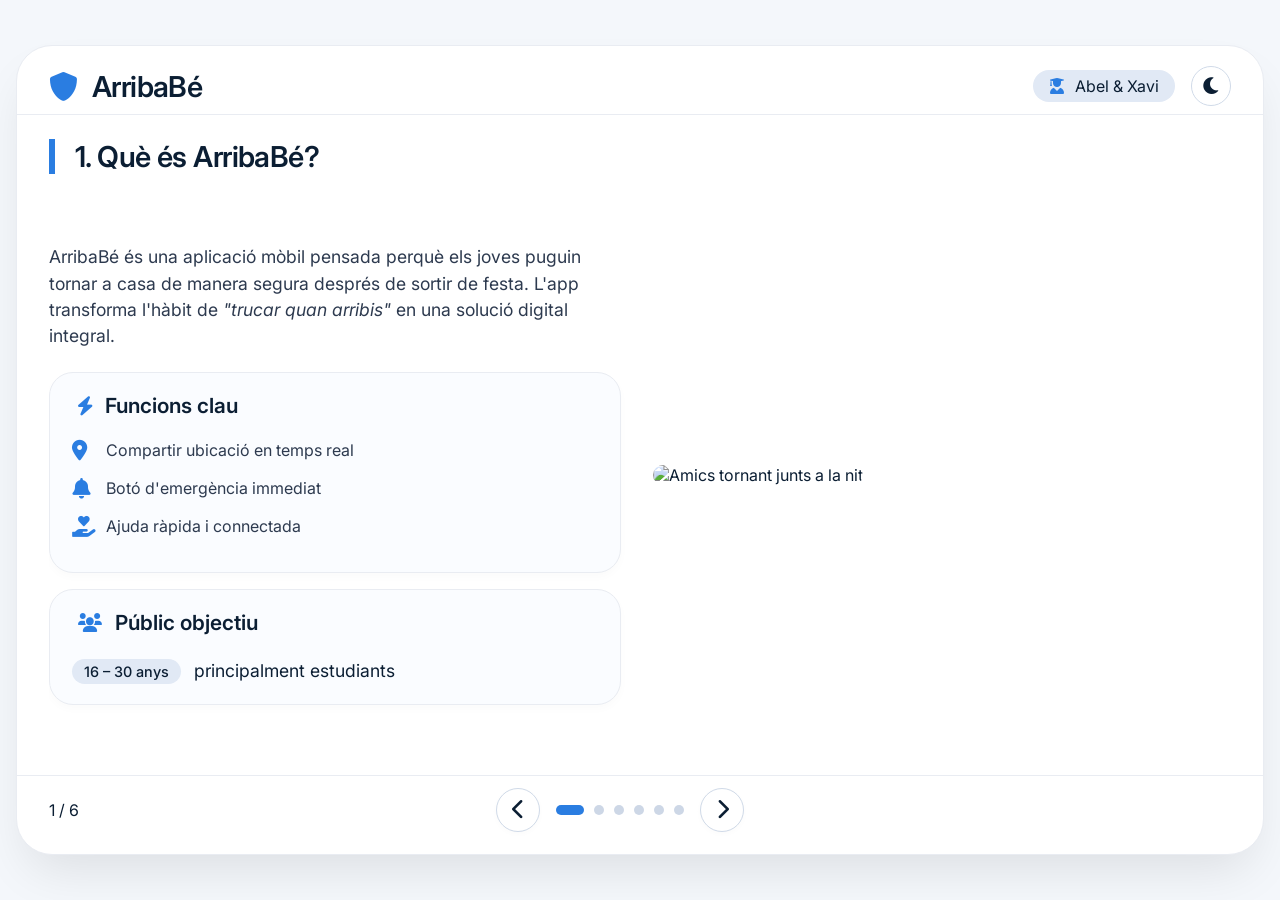
==== commit 8e2c52a9: "Update index.html" ====
--- a/arribabe/index.html
+++ b/arribabe/index.html
@@ -182,12 +182,13 @@
       grid-template-columns: 1fr 1fr;
       gap: 32px;
       align-items: center;
+      height: 100%;
     }
 
     .slide-img {
       width: 100%;
       height: 100%;
-      max-height: 400px;
+      max-height: 480px;
       object-fit: cover;
       border-radius: 24px;
       box-shadow: var(--shadow);
@@ -258,11 +259,11 @@
       display: grid;
       grid-template-columns: 1fr 1fr;
       gap: 16px;
-      margin: 20px 0;
+      margin: 10px 0;
     }
 
     .dafo-item {
-      padding: 18px;
+      padding: 16px;
       border-radius: 20px;
       background: var(--dafo-bg);
       border: 1px solid var(--border-light);
@@ -271,19 +272,20 @@
 
     .dafo-item p {
       color: var(--text-primary);
+      font-size: 0.95rem;
     }
 
     .dafo-title {
       font-weight: 700;
-      font-size: 1.2rem;
-      margin-bottom: 12px;
+      font-size: 1.1rem;
+      margin-bottom: 8px;
       display: flex;
       align-items: center;
     }
 
     .dafo-title i {
-      margin-right: 10px;
-      width: 24px;
+      margin-right: 8px;
+      width: 20px;
       color: var(--accent);
     }
 
@@ -318,13 +320,12 @@
       transition: background 0.3s;
     }
 
-    /* ===== MILLORA: feature-list amb més espai i alineació ===== */
     .feature-list {
       list-style: none;
       margin-top: 8px;
     }
     .feature-list li {
-      margin-bottom: 14px;        /* més espai entre ítems */
+      margin-bottom: 14px;        
       display: flex;
       align-items: flex-start;
       color: var(--text-secondary);
@@ -343,15 +344,8 @@
       flex-shrink: 0;
     }
 
-    /* Per a llistes dins de caixes de model */
     .model-box .feature-list li {
       margin-bottom: 12px;
-    }
-
-    .two-column-layout {
-      display: grid;
-      grid-template-columns: 1fr 1fr;
-      gap: 28px;
     }
 
     .tagline-footer {
@@ -363,20 +357,17 @@
       padding-top: 18px;
     }
 
-    /* Conclusió */
     .conclusio-box {
       background: var(--card-bg);
       border-radius: 24px;
-      padding: 20px 24px;
-      margin-top: 24px;
+      padding: 24px;
       border: 1px solid var(--border-light);
       border-left: 6px solid var(--accent);
       color: var(--text-primary);
       font-size: 1.05rem;
-      line-height: 1.5;
-    }
-
-    /* peu */
+      line-height: 1.6;
+    }
+
     .presentation-footer {
       padding: 12px 32px 22px 32px;
       display: flex;
@@ -443,7 +434,7 @@
     }
 
     @media (max-width: 850px) {
-      .split-slide, .two-column-layout, .card-grid, .dafo-grid { grid-template-columns: 1fr; }
+      .split-slide, .card-grid, .dafo-grid { grid-template-columns: 1fr; }
       .presentation-container { height: 85vh; }
       .slide-img { max-height: 250px; }
     }
@@ -488,7 +479,7 @@
             </div>
           </div>
           <div>
-            <img src="https://images.unsplash.com/photo-1522069169874-c58ec4b76be5?auto=format&fit=crop&w=800&q=80" alt="Joves caminant de nit" class="slide-img">
+            <img src="https://images.unsplash.com/photo-1509099836639-18ba1795216d?auto=format&fit=crop&w=800&q=80" alt="Amics tornant junts a la nit" class="slide-img">
           </div>
         </div>
       </div>
@@ -497,60 +488,72 @@
     <div class="slide" id="slide2">
       <div class="slide-content">
         <h2>2. Anàlisi DAFO</h2>
-        <div class="dafo-grid">
-          <div class="dafo-item fortaleses">
-            <div class="dafo-title"><i class="fas fa-plus-circle"></i> Fortaleses</div>
-            <p>Resol un problema real, té interès social i és fàcil d'utilitzar.</p>
-          </div>
-          <div class="dafo-item oportunitats">
-            <div class="dafo-title"><i class="fas fa-chart-line"></i> Oportunitats</div>
-            <p>Més consciència sobre la seguretat i col·laboracions amb ajuntaments.</p>
-          </div>
-          <div class="dafo-item debilitats">
-            <div class="dafo-title"><i class="fas fa-minus-circle"></i> Debilitats</div>
-            <p>Necessita molts usuaris i depèn totalment del mòbil.</p>
-          </div>
-          <div class="dafo-item amenaces">
-            <div class="dafo-title"><i class="fas fa-exclamation-triangle"></i> Amenaces</div>
-            <p>Aplicacions similars i possibles errors tècnics.</p>
-          </div>
-        </div>
-        <div style="margin-top: 12px; font-size:0.9rem; display:flex; gap:24px; color: var(--text-soft);">
-          <span><i class="far fa-circle-check" style="color:#1e7e34;"></i> Fortaleses internes</span>
-          <span><i class="far fa-circle-check" style="color:#0d6e9e;"></i> Oportunitats externes</span>
+        <div class="split-slide">
+          <div>
+            <div class="dafo-grid">
+              <div class="dafo-item fortaleses">
+                <div class="dafo-title"><i class="fas fa-plus-circle"></i> Fortaleses</div>
+                <p>Resol un problema real, té interès social i és fàcil d'utilitzar.</p>
+              </div>
+              <div class="dafo-item oportunitats">
+                <div class="dafo-title"><i class="fas fa-chart-line"></i> Oportunitats</div>
+                <p>Més consciència sobre la seguretat i col·laboracions amb ajuntaments.</p>
+              </div>
+              <div class="dafo-item debilitats">
+                <div class="dafo-title"><i class="fas fa-minus-circle"></i> Debilitats</div>
+                <p>Necessita molts usuaris i depèn totalment del mòbil.</p>
+              </div>
+              <div class="dafo-item amenaces">
+                <div class="dafo-title"><i class="fas fa-exclamation-triangle"></i> Amenaces</div>
+                <p>Aplicacions similars i possibles errors tècnics.</p>
+              </div>
+            </div>
+            <div style="margin-top: 16px; font-size:0.9rem; display:flex; flex-direction:column; gap:8px; color: var(--text-soft);">
+              <span><i class="far fa-circle-check" style="color:#1e7e34;"></i> L'anàlisi estratègic ens ajuda a anticipar reptes i aprofitar el nostre potencial en el mercat.</span>
+            </div>
+          </div>
+          <div>
+            <img src="https://images.unsplash.com/photo-1454165804606-c3d57bc86b40?auto=format&fit=crop&w=800&q=80" alt="Persones treballant en una anàlisi estratègica" class="slide-img">
+          </div>
         </div>
       </div>
     </div>
 
     <div class="slide" id="slide3">
       <div class="slide-content">
-        <h2 style="margin-bottom:24px;">3. Model de Negoci (Monetització)</h2>
-        <p style="margin-bottom:20px; font-size:1.1rem; color:var(--text-secondary);">Estratègia basada en un preu baix però massiu per generar ingressos constants.</p>
-        
-        <div class="model-box" style="background:var(--card-bg); border-radius:24px; padding:30px; border:1px solid var(--border-light); box-shadow: var(--shadow);">
-          <div style="display:flex; justify-content:space-between; margin-bottom:20px; align-items: center;">
-            <div>
-              <span class="badge" style="background:var(--accent-light); font-size: 1.1rem;">Versió Gratuïta</span>
-              <span style="font-size: 0.9rem; color: var(--text-soft); margin-left: 8px;"><i class="fas fa-ad"></i> Inclou Anuncis</span>
-            </div>
-            <div>
-              <span class="badge" style="background:var(--accent); color:white; font-size: 1.1rem;">Premium</span> 
-              <span class="price-tag">2,99€<span class="price-small">/mes</span></span>
-            </div>
-          </div>
-          <ul class="feature-list" style="margin-bottom: 24px;">
-            <li>
-              <i class="fas fa-check-circle" style="color:#1e7e34; font-size: 1.3rem;"></i> 
-              <span><strong>Versió Gratuïta:</strong> Compartir ubicació en trajectes curts, 1 contacte d'emergència i botó SOS bàsic. <em>Aquesta versió inclou anuncis per sostenir-ne el cost.</em></span>
-            </li>
-            <li style="margin-top: 16px;">
-              <i class="fas fa-star" style="color:#f1c40f; font-size: 1.3rem;"></i> 
-              <span><strong>Premium:</strong> Seguiment il·limitat, avisos automàtics per desviaments, accés prioritari i experiència lliure d'anuncis.</span>
-            </li>
-          </ul>
-          <div class="projeccio">
-            <i class="fas fa-calculator" style="margin-right: 8px; font-size: 1.2rem;"></i> 
-            <strong>Projecció Premium:</strong> Amb 50.000 usuaris s'arribaria als <strong>149.500 € mensuals</strong>.
+        <h2 style="margin-bottom:16px;">3. Model de Negoci (Monetització)</h2>
+        <div class="split-slide">
+          <div>
+            <p style="margin-bottom:20px; font-size:1.1rem; color:var(--text-secondary);">Estratègia basada en un preu baix però massiu per generar ingressos constants.</p>
+            
+            <div class="model-box" style="background:var(--card-bg); border-radius:24px; padding:24px; border:1px solid var(--border-light); box-shadow: var(--shadow);">
+              <div style="display:flex; justify-content:space-between; margin-bottom:20px; align-items: center;">
+                <div>
+                  <span class="badge" style="background:var(--accent-light); font-size: 1rem;">Versió Gratuïta</span>
+                </div>
+                <div>
+                  <span class="badge" style="background:var(--accent); color:white; font-size: 1rem;">Premium</span> 
+                  <span class="price-tag" style="font-size: 1.5rem;">2,99€<span class="price-small">/mes</span></span>
+                </div>
+              </div>
+              <ul class="feature-list" style="margin-bottom: 24px; font-size: 0.95rem;">
+                <li>
+                  <i class="fas fa-check-circle" style="color:#1e7e34; font-size: 1.3rem;"></i> 
+                  <span><strong>Versió Gratuïta:</strong> Compartir ubicació en trajectes curts, 1 contacte d'emergència i botó SOS. <em>Inclou anuncis.</em></span>
+                </li>
+                <li style="margin-top: 16px;">
+                  <i class="fas fa-star" style="color:#f1c40f; font-size: 1.3rem;"></i> 
+                  <span><strong>Premium:</strong> Seguiment il·limitat, avisos automàtics per desviaments, accés prioritari, sense anuncis.</span>
+                </li>
+              </ul>
+              <div class="projeccio">
+                <i class="fas fa-calculator" style="margin-right: 8px; font-size: 1.2rem;"></i> 
+                <strong>Projecció Premium:</strong> Amb 50.000 usuaris -> <strong>149.500 €/mes</strong>.
+              </div>
+            </div>
+          </div>
+          <div>
+            <img src="https://images.unsplash.com/photo-1556742049-0cfed4f6a45d?auto=format&fit=crop&w=800&q=80" alt="Pagament mòbil i tecnologia" class="slide-img">
           </div>
         </div>
       </div>
@@ -565,7 +568,7 @@
             
             <div class="card" style="margin-bottom:16px;">
               <h3 style="display:flex; align-items:center; margin-bottom: 4px;"><i class="fas fa-heart" style="color:#c44569; font-size:1.2rem; margin-right:10px; margin-bottom:0;"></i> Màrqueting Emocional</h3>
-              <p>Connecta amb la por i la necessitat de protecció. Nuestro eslogan: <em>“Avisa quan arribis”.</em></p>
+              <p>Connecta amb la por i la necessitat de protecció. El nostre eslògan: <em>“Avisa quan arribis”.</em></p>
             </div>
             
             <div class="card" style="margin-bottom:16px;">
@@ -579,7 +582,7 @@
             </div>
           </div>
           <div>
-            <img src="https://images.unsplash.com/photo-1611162617474-5b21e879e113?auto=format&fit=crop&w=800&q=80" alt="Estratègia de xarxes" class="slide-img">
+            <img src="https://images.unsplash.com/photo-1601158935942-52255782d322?auto=format&fit=crop&w=800&q=80" alt="Joves creant contingut a xarxes socials" class="slide-img">
           </div>
         </div>
       </div>
@@ -588,29 +591,37 @@
     <div class="slide" id="slide5">
       <div class="slide-content">
         <h2>5. Pla de Finançament</h2>
-        <div style="display:grid; grid-template-columns:repeat(3,1fr); gap:20px; margin:20px 0 16px;">
-          <div class="card" style="text-align: center;">
-            <i class="fas fa-seedling" style="font-size:2rem; margin-bottom:12px;"></i>
-            <h3>1. Inversió Inicial</h3>
-            <p>Recursos propis, inversió de "Triple F" (família i amics) i subvencions públiques.</p>
-          </div>
-          <div class="card" style="text-align: center;">
-            <i class="fas fa-gear" style="font-size:2rem; margin-bottom:12px;"></i>
-            <h3>2. Costos Operatius</h3>
-            <p>Manteniment tecnològic de servidors (AWS/Google Cloud) i pressupost per màrqueting.</p>
-          </div>
-          <div class="card" style="text-align: center;">
-            <i class="fas fa-coins" style="font-size:2rem; margin-bottom:12px;"></i>
-            <h3>3. Ingressos Sostenibles</h3>
-            <p>Subscripcions Premium i publicitat d'oci/transports (versió gratuïta).</p>
-          </div>
-        </div>
-        
-        <div style="background: var(--projeccio-bg); border-radius: 28px; padding: 30px; margin-top: 20px; text-align: center; border:1px solid var(--border-light); box-shadow: var(--shadow);">
-          <p style="font-size: 2.2rem; font-weight: 700; letter-spacing: -0.02em; color: var(--text-primary);">ArribaBé</p>
-          <p style="font-size: 1.4rem; font-weight: 400; color: var(--accent);">La solució natural per tornar a casa sense por.</p>
-          <div style="margin-top:20px; font-size: 1rem; color: var(--text-soft);">
-            <i class="fas fa-mobile-screen"></i> Disponible properament · <span class="highlight">#ArribaSegur</span>
+        <div class="split-slide">
+          <div style="display:flex; flex-direction:column; gap:16px;">
+            <div class="card" style="display: flex; align-items: center; padding: 16px 20px;">
+              <i class="fas fa-seedling" style="font-size:2rem; margin-right:20px; width:40px; text-align:center;"></i>
+              <div>
+                <h3 style="margin-bottom: 4px;">1. Inversió Inicial</h3>
+                <p style="font-size: 0.95rem;">Recursos propis, inversió "Triple F" i subvencions públiques.</p>
+              </div>
+            </div>
+            <div class="card" style="display: flex; align-items: center; padding: 16px 20px;">
+              <i class="fas fa-gear" style="font-size:2rem; margin-right:20px; width:40px; text-align:center;"></i>
+              <div>
+                <h3 style="margin-bottom: 4px;">2. Costos Operatius</h3>
+                <p style="font-size: 0.95rem;">Servidors (AWS/Google Cloud) i pressupost de màrqueting constant.</p>
+              </div>
+            </div>
+            <div class="card" style="display: flex; align-items: center; padding: 16px 20px;">
+              <i class="fas fa-coins" style="font-size:2rem; margin-right:20px; width:40px; text-align:center;"></i>
+              <div>
+                <h3 style="margin-bottom: 4px;">3. Ingressos Sostenibles</h3>
+                <p style="font-size: 0.95rem;">Subscripcions Premium i publicitat segmentada geolocalitzada.</p>
+              </div>
+            </div>
+            
+            <div style="background: var(--projeccio-bg); border-radius: 20px; padding: 20px; text-align: center; border:1px solid var(--border-light); margin-top: 4px;">
+              <p style="font-size: 1.2rem; font-weight: 600; color: var(--text-primary);"><i class="fas fa-mobile-screen"></i> Disponible properament</p>
+              <p style="font-size: 1rem; color: var(--accent); margin-top: 4px;">La solució natural per tornar a casa.</p>
+            </div>
+          </div>
+          <div>
+            <img src="https://images.unsplash.com/photo-1553729459-efe14ef6055d?auto=format&fit=crop&w=800&q=80" alt="Pla de creixement i finances" class="slide-img">
           </div>
         </div>
       </div>
@@ -620,16 +631,28 @@
       <div class="slide-content">
         <h2>6. Resum i Conclusió</h2>
         
-        <div class="conclusio-box">
-          <h3 style="margin-bottom: 10px;"><i class="fas fa-flag-checkered" style="color: var(--accent); margin-right: 8px;"></i> Conclusió Final</h3>
-          <p>
-            ArribaBé és una proposta sòlida, amb un model de negoci sostenible, una estratègia de màrqueting propera i un pla financer realista. La combinació de tecnologia accessible i el seu profund enfocament social el posicionen com una eina imprescindible per a la seguretat juvenil.
-          </p>
+        <div class="split-slide" style="margin-top: 20px; align-items: stretch;">
+          <div style="display: flex; flex-direction: column; justify-content: space-between;">
+            <div class="conclusio-box">
+              <h3 style="margin-bottom: 16px; font-size: 1.4rem;"><i class="fas fa-flag-checkered" style="color: var(--accent); margin-right: 8px;"></i> Conclusió Final</h3>
+              <p>
+                ArribaBé és una proposta sòlida, amb un model de negoci sostenible, una estratègia de màrqueting propera i un pla financer realista.
+              </p>
+              <br>
+              <p>
+                La combinació de tecnologia accessible i el seu profund enfocament social el posicionen com una eina imprescindible per a la seguretat i benestar juvenil.
+              </p>
+            </div>
+
+            <div class="tagline-footer">
+              <i class="far fa-hand-peace"></i> Presentat per Abel i Xavi · Projecte ArribaBé
+            </div>
+          </div>
+          <div>
+            <img src="https://images.unsplash.com/photo-1528605248644-14dd04022da1?auto=format&fit=crop&w=800&q=80" alt="Amics abraçant-se tranquils i segurs" class="slide-img" style="height: 100%;">
+          </div>
         </div>
-
-        <div class="tagline-footer">
-          <i class="far fa-hand-peace"></i> Presentat per Abel i Xavi · Projecte ArribaBé
-        </div>
+        
       </div>
     </div>
 
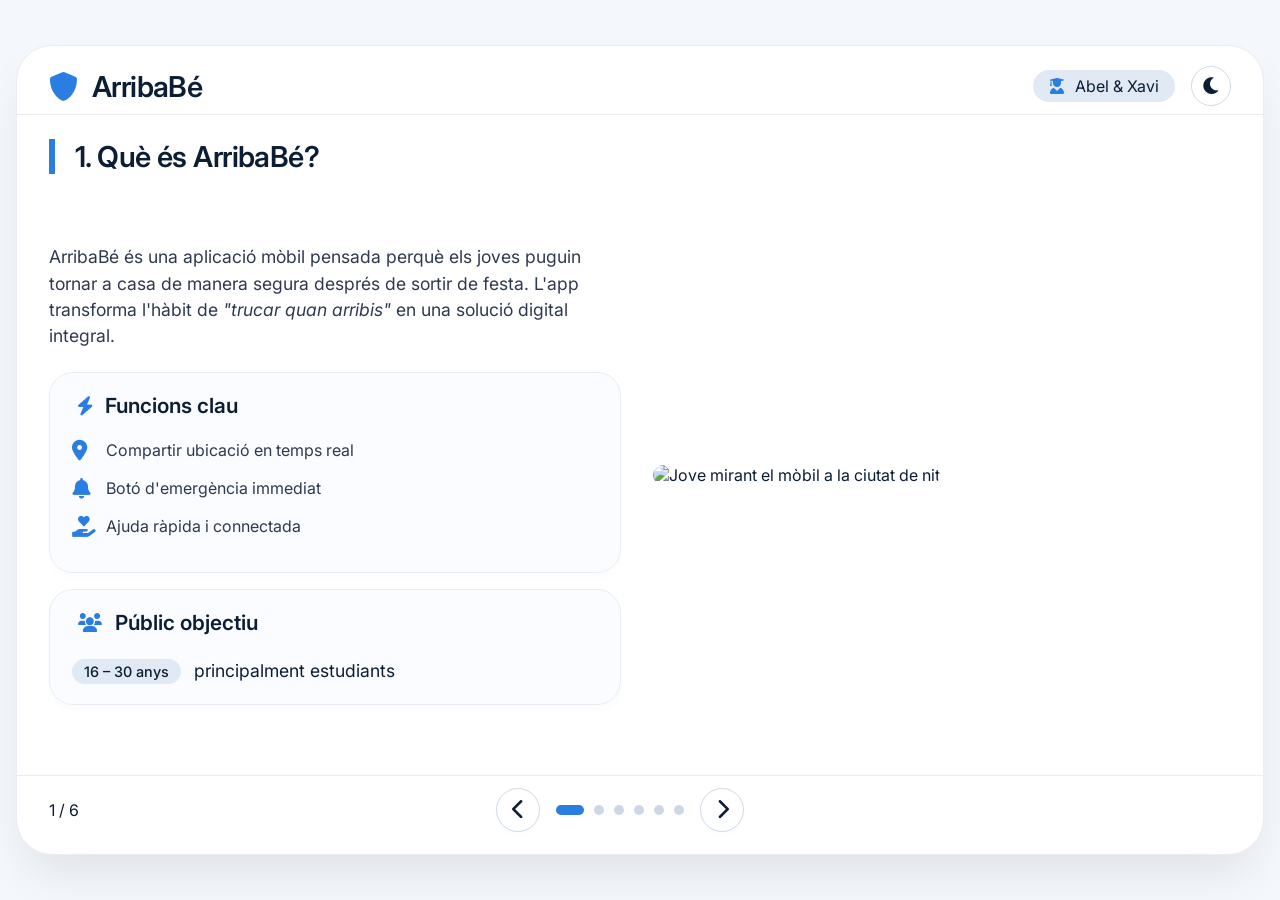
==== commit 0caf1e6c: "Update index.html" ====
--- a/arribabe/index.html
+++ b/arribabe/index.html
@@ -39,6 +39,7 @@
       --accent-light: #e1e9f5;
       --dafo-bg: #ffffff;
       --shadow: 0 25px 50px -12px rgba(0,0,0,0.1);
+      --hover-shadow: 0 15px 30px -8px rgba(42, 125, 225, 0.2);
       --projeccio-bg: #eef6ff;
       --dot-inactive: #cdd7e6;
       --btn-border: #d0dae8;
@@ -57,6 +58,7 @@
       --accent-light: #2e405b;
       --dafo-bg: #1f2a39;
       --shadow: 0 25px 40px -12px rgba(0,0,0,0.5);
+      --hover-shadow: 0 15px 30px -8px rgba(74, 158, 255, 0.3);
       --projeccio-bg: #1f3a5f;
       --dot-inactive: #3f4a5c;
       --btn-border: #3a485e;
@@ -133,12 +135,13 @@
       justify-content: center;
       cursor: pointer;
       font-size: 1.2rem;
-      transition: all 0.2s;
+      transition: all 0.3s cubic-bezier(0.25, 0.8, 0.25, 1);
     }
     .theme-toggle:hover {
       background: var(--accent);
       color: white;
       border-color: var(--accent);
+      transform: rotate(15deg) scale(1.05);
     }
 
     /* zona de slides */
@@ -192,6 +195,12 @@
       object-fit: cover;
       border-radius: 24px;
       box-shadow: var(--shadow);
+      transition: all 0.4s cubic-bezier(0.25, 0.8, 0.25, 1);
+    }
+    
+    .slide-img:hover {
+      transform: scale(1.03);
+      box-shadow: var(--hover-shadow);
     }
 
     /* tipografia */
@@ -228,14 +237,24 @@
       margin-top: 8px;
     }
 
+    /* Elementos interactivos (Hover) */
+    .card, .dafo-item, .model-box, .conclusio-box {
+      transition: all 0.3s cubic-bezier(0.25, 0.8, 0.25, 1);
+    }
+
     .card {
       background: var(--card-bg);
       padding: 20px 22px;
       border-radius: 24px;
       box-shadow: 0 4px 10px rgba(0, 0, 0, 0.02);
       border: 1px solid var(--border-light);
-      transition: background 0.3s, border-color 0.3s;
       color: var(--text-secondary);
+    }
+
+    .card:hover, .dafo-item:hover, .model-box:hover, .conclusio-box:hover {
+      transform: translateY(-5px);
+      box-shadow: var(--hover-shadow);
+      border-color: var(--accent);
     }
 
     .card i {
@@ -267,7 +286,6 @@
       border-radius: 20px;
       background: var(--dafo-bg);
       border: 1px solid var(--border-light);
-      transition: background 0.3s;
     }
 
     .dafo-item p {
@@ -395,13 +413,15 @@
       justify-content: center;
       cursor: pointer;
       font-size: 1.3rem;
-      transition: all 0.2s;
+      transition: all 0.3s cubic-bezier(0.25, 0.8, 0.25, 1);
       box-shadow: 0 2px 6px rgba(0,0,0,0.02);
     }
     .nav-btn:hover {
       background: var(--accent);
       color: white;
       border-color: var(--accent);
+      transform: scale(1.1);
+      box-shadow: var(--hover-shadow);
     }
 
     .dot-container {
@@ -413,12 +433,16 @@
       height: 10px;
       border-radius: 10px;
       background: var(--dot-inactive);
-      transition: 0.2s;
+      transition: 0.3s cubic-bezier(0.25, 0.8, 0.25, 1);
       cursor: pointer;
     }
     .dot.active-dot {
       background: var(--accent);
       width: 28px;
+    }
+    .dot:hover:not(.active-dot) {
+      background: #a1b2cc;
+      transform: scale(1.2);
     }
 
     .slide::-webkit-scrollbar {
@@ -479,7 +503,7 @@
             </div>
           </div>
           <div>
-            <img src="https://images.unsplash.com/photo-1509099836639-18ba1795216d?auto=format&fit=crop&w=800&q=80" alt="Amics tornant junts a la nit" class="slide-img">
+            <img src="https://images.unsplash.com/photo-1517677129300-07b130802f46?ixlib=rb-4.0.3&auto=format&fit=crop&w=800&q=80" alt="Jove mirant el mòbil a la ciutat de nit" class="slide-img">
           </div>
         </div>
       </div>
@@ -513,7 +537,7 @@
             </div>
           </div>
           <div>
-            <img src="https://images.unsplash.com/photo-1454165804606-c3d57bc86b40?auto=format&fit=crop&w=800&q=80" alt="Persones treballant en una anàlisi estratègica" class="slide-img">
+            <img src="https://images.unsplash.com/photo-1512758117150-e75e208fa584?ixlib=rb-4.0.3&auto=format&fit=crop&w=800&q=80" alt="Equip treballant amb estratègia i diagrames" class="slide-img">
           </div>
         </div>
       </div>
@@ -553,7 +577,7 @@
             </div>
           </div>
           <div>
-            <img src="https://images.unsplash.com/photo-1556742049-0cfed4f6a45d?auto=format&fit=crop&w=800&q=80" alt="Pagament mòbil i tecnologia" class="slide-img">
+            <img src="https://images.unsplash.com/photo-1581091226825-a6a2a5aee158?ixlib=rb-4.0.3&auto=format&fit=crop&w=800&q=80" alt="Tecnologia i model de subscripció premium" class="slide-img">
           </div>
         </div>
       </div>
@@ -582,7 +606,7 @@
             </div>
           </div>
           <div>
-            <img src="https://images.unsplash.com/photo-1601158935942-52255782d322?auto=format&fit=crop&w=800&q=80" alt="Joves creant contingut a xarxes socials" class="slide-img">
+            <img src="https://images.unsplash.com/photo-1611162616305-c69b3fa7fbe0?ixlib=rb-4.0.3&auto=format&fit=crop&w=800&q=80" alt="Icones de xarxes socials i telèfon" class="slide-img">
           </div>
         </div>
       </div>
@@ -615,13 +639,13 @@
               </div>
             </div>
             
-            <div style="background: var(--projeccio-bg); border-radius: 20px; padding: 20px; text-align: center; border:1px solid var(--border-light); margin-top: 4px;">
+            <div style="background: var(--projeccio-bg); border-radius: 20px; padding: 20px; text-align: center; border:1px solid var(--border-light); margin-top: 4px; transition: all 0.3s cubic-bezier(0.25, 0.8, 0.25, 1);" class="dafo-item">
               <p style="font-size: 1.2rem; font-weight: 600; color: var(--text-primary);"><i class="fas fa-mobile-screen"></i> Disponible properament</p>
               <p style="font-size: 1rem; color: var(--accent); margin-top: 4px;">La solució natural per tornar a casa.</p>
             </div>
           </div>
           <div>
-            <img src="https://images.unsplash.com/photo-1553729459-efe14ef6055d?auto=format&fit=crop&w=800&q=80" alt="Pla de creixement i finances" class="slide-img">
+            <img src="https://images.unsplash.com/photo-1460925895917-afdab827c52f?ixlib=rb-4.0.3&auto=format&fit=crop&w=800&q=80" alt="Gràfic de creixement i finances" class="slide-img">
           </div>
         </div>
       </div>
@@ -649,7 +673,7 @@
             </div>
           </div>
           <div>
-            <img src="https://images.unsplash.com/photo-1528605248644-14dd04022da1?auto=format&fit=crop&w=800&q=80" alt="Amics abraçant-se tranquils i segurs" class="slide-img" style="height: 100%;">
+            <img src="https://images.unsplash.com/photo-1529333166437-7750a6dd5a70?ixlib=rb-4.0.3&auto=format&fit=crop&w=800&q=80" alt="Grup d'amics somrient i segurs" class="slide-img" style="height: 100%;">
           </div>
         </div>
         
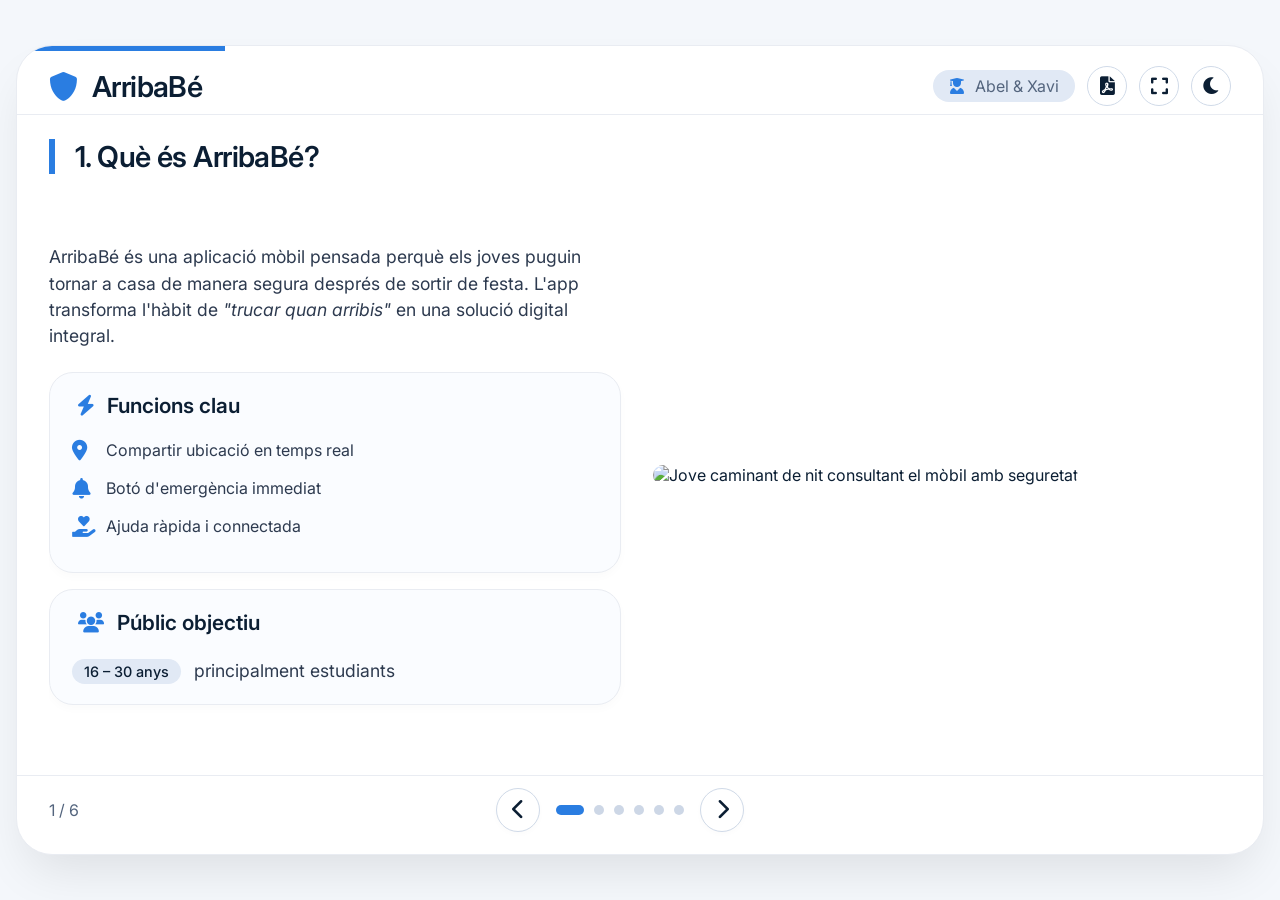
==== commit 9479ef01: "Update index.html" ====
--- a/arribabe/index.html
+++ b/arribabe/index.html
@@ -6,7 +6,11 @@
   <title>ArribaBé · Presentació</title>
   <link rel="stylesheet" href="https://cdnjs.cloudflare.com/ajax/libs/font-awesome/6.0.0-beta3/css/all.min.css">
   <link href="https://fonts.googleapis.com/css2?family=Inter:opsz,wght@14..32,300..700&display=swap" rel="stylesheet">
+  <!-- Llibreries per a generar PDF -->
+  <script src="https://cdnjs.cloudflare.com/ajax/libs/html2canvas/1.4.1/html2canvas.min.js"></script>
+  <script src="https://cdnjs.cloudflare.com/ajax/libs/jspdf/2.5.1/jspdf.umd.min.js"></script>
   <style>
+    /* ========== TOTS ELS ESTILS ES MANTENEN IGUAL ========== */
     * {
       margin: 0;
       padding: 0;
@@ -26,7 +30,6 @@
       transition: background 0.3s ease, color 0.3s ease;
     }
 
-    /* Variables mode clar */
     :root {
       --bg-body: #f4f7fb;
       --card-bg: #fafcff;
@@ -45,7 +48,6 @@
       --btn-border: #d0dae8;
     }
 
-    /* Mode fosc */
     body.dark {
       --bg-body: #121826;
       --card-bg: #1e2532;
@@ -81,9 +83,21 @@
       overflow: hidden;
       border: 1px solid var(--border-light);
       transition: background 0.3s, border-color 0.3s;
-    }
-
-    /* capçalera */
+      position: relative;
+    }
+
+    .progress-bar {
+      position: absolute;
+      top: 0;
+      left: 0;
+      height: 5px;
+      background: var(--accent);
+      width: 0%;
+      transition: width 0.3s ease;
+      z-index: 10;
+      border-radius: 36px 0 0 0;
+    }
+
     .presentation-header {
       padding: 20px 32px 8px 32px;
       display: flex;
@@ -106,7 +120,7 @@
     .header-right {
       display: flex;
       align-items: center;
-      gap: 16px;
+      gap: 12px;
     }
 
     .presenters {
@@ -123,7 +137,7 @@
       color: var(--accent);
     }
 
-    .theme-toggle {
+    .theme-toggle, .fullscreen-btn, .pdf-btn {
       background: transparent;
       border: 1px solid var(--btn-border);
       color: var(--text-primary);
@@ -137,14 +151,13 @@
       font-size: 1.2rem;
       transition: all 0.3s cubic-bezier(0.25, 0.8, 0.25, 1);
     }
-    .theme-toggle:hover {
+    .theme-toggle:hover, .fullscreen-btn:hover, .pdf-btn:hover {
       background: var(--accent);
       color: white;
       border-color: var(--accent);
-      transform: rotate(15deg) scale(1.05);
-    }
-
-    /* zona de slides */
+      transform: rotate(5deg) scale(1.05);
+    }
+
     .slides-wrapper {
       flex: 1;
       position: relative;
@@ -160,7 +173,10 @@
       bottom: 16px;
       opacity: 0;
       visibility: hidden;
-      transition: opacity 0.35s cubic-bezier(0.2, 0.9, 0.3, 1), visibility 0.35s;
+      transform: translateX(30px);
+      transition: opacity 0.35s cubic-bezier(0.2, 0.9, 0.3, 1), 
+                  visibility 0.35s,
+                  transform 0.4s cubic-bezier(0.2, 0.9, 0.3, 1);
       overflow-y: auto;
       padding-right: 6px;
       scrollbar-width: thin;
@@ -170,6 +186,7 @@
     .slide.active {
       opacity: 1;
       visibility: visible;
+      transform: translateX(0);
       z-index: 2;
     }
 
@@ -179,7 +196,6 @@
       flex-direction: column;
     }
 
-    /* layouts per imatges */
     .split-slide {
       display: grid;
       grid-template-columns: 1fr 1fr;
@@ -196,14 +212,17 @@
       border-radius: 24px;
       box-shadow: var(--shadow);
       transition: all 0.4s cubic-bezier(0.25, 0.8, 0.25, 1);
+      position: relative;
+      z-index: 1;
     }
     
     .slide-img:hover {
-      transform: scale(1.03);
+      transform: scale(1.02);
       box-shadow: var(--hover-shadow);
-    }
-
-    /* tipografia */
+      filter: brightness(1.02);
+      backdrop-filter: blur(2px);
+    }
+
     h2 {
       font-size: 1.8rem;
       font-weight: 600;
@@ -226,10 +245,6 @@
       font-weight: 500;
     }
 
-    p, li, span, div:not(.badge):not(.nav-btn) {
-      color: inherit;
-    }
-
     .card-grid {
       display: grid;
       grid-template-columns: repeat(2, 1fr);
@@ -237,7 +252,6 @@
       margin-top: 8px;
     }
 
-    /* Elementos interactivos (Hover) */
     .card, .dafo-item, .model-box, .conclusio-box {
       transition: all 0.3s cubic-bezier(0.25, 0.8, 0.25, 1);
     }
@@ -288,11 +302,6 @@
       border: 1px solid var(--border-light);
     }
 
-    .dafo-item p {
-      color: var(--text-primary);
-      font-size: 0.95rem;
-    }
-
     .dafo-title {
       font-weight: 700;
       font-size: 1.1rem;
@@ -335,7 +344,6 @@
       margin-top: 16px;
       border-left: 4px solid var(--accent);
       color: var(--text-primary);
-      transition: background 0.3s;
     }
 
     .feature-list {
@@ -360,10 +368,6 @@
       width: 20px;
       margin-top: 3px;
       flex-shrink: 0;
-    }
-
-    .model-box .feature-list li {
-      margin-bottom: 12px;
     }
 
     .tagline-footer {
@@ -440,10 +444,6 @@
       background: var(--accent);
       width: 28px;
     }
-    .dot:hover:not(.active-dot) {
-      background: #a1b2cc;
-      transform: scale(1.2);
-    }
 
     .slide::-webkit-scrollbar {
       width: 5px;
@@ -466,6 +466,7 @@
 </head>
 <body>
 <div class="presentation-container">
+  <div class="progress-bar" id="progressBar"></div>
   <div class="presentation-header">
     <div class="logo-area">
       <h1><i class="fas fa-shield-alt"></i> ArribaBé</h1>
@@ -474,23 +475,22 @@
       <div class="presenters">
         <i class="fas fa-user-graduate"></i> Abel & Xavi
       </div>
-      <div class="theme-toggle" id="themeToggle" title="Canvia mode clar/fosc">
-        <i class="fas fa-moon"></i>
-      </div>
+      <button class="pdf-btn" id="pdfBtn" title="Descarregar PDF complet"><i class="fas fa-file-pdf"></i></button>
+      <button class="fullscreen-btn" id="fullscreenBtn" title="Pantalla completa"><i class="fas fa-expand"></i></button>
+      <button class="theme-toggle" id="themeToggle" title="Canvia mode clar/fosc"><i class="fas fa-moon"></i></button>
     </div>
   </div>
 
   <div class="slides-wrapper">
-    
+    <!-- SLIDE 1 -->
     <div class="slide active" id="slide1">
       <div class="slide-content">
         <h2>1. Què és ArribaBé?</h2>
         <div class="split-slide">
           <div>
             <p style="font-size:1.1rem; margin-bottom: 22px; line-height:1.5; color:var(--text-secondary);">ArribaBé és una aplicació mòbil pensada perquè els joves puguin tornar a casa de manera segura després de sortir de festa. L'app transforma l'hàbit de <em>"trucar quan arribis"</em> en una solució digital integral.</p>
-            
             <div class="card" style="margin-bottom: 16px;">
-              <h3 style="display:inline-block; margin-left:6px;"><i class="fas fa-bolt" style="display:inline; font-size:1.2rem;"></i> Funcions clau</h3>
+              <h3 style="display:inline-block; margin-left:6px;"><i class="fas fa-bolt"></i> Funcions clau</h3>
               <ul class="feature-list">
                 <li><i class="fas fa-location-dot"></i> Compartir ubicació en temps real</li>
                 <li><i class="fas fa-bell"></i> Botó d'emergència immediat</li>
@@ -498,198 +498,134 @@
               </ul>
             </div>
             <div class="card">
-              <h3 style="display:inline-block; margin-left:6px;"><i class="fas fa-users" style="display:inline; font-size:1.2rem;"></i> Públic objectiu</h3>
+              <h3 style="display:inline-block; margin-left:6px;"><i class="fas fa-users"></i> Públic objectiu</h3>
               <p style="margin-top:12px; font-size:1.1rem;"><span class="badge">16 – 30 anys</span> principalment estudiants</p>
             </div>
           </div>
           <div>
-            <img src="https://images.unsplash.com/photo-1517677129300-07b130802f46?ixlib=rb-4.0.3&auto=format&fit=crop&w=800&q=80" alt="Jove mirant el mòbil a la ciutat de nit" class="slide-img">
+            <img src="https://images.unsplash.com/photo-1542744173-8e7e53415bb0?ixlib=rb-4.0.3&auto=format&fit=crop&w=800&q=80" alt="Jove caminant de nit consultant el mòbil amb seguretat" class="slide-img" loading="lazy" crossorigin="anonymous">
           </div>
         </div>
       </div>
     </div>
 
+    <!-- SLIDE 2 -->
     <div class="slide" id="slide2">
       <div class="slide-content">
         <h2>2. Anàlisi DAFO</h2>
         <div class="split-slide">
           <div>
             <div class="dafo-grid">
-              <div class="dafo-item fortaleses">
-                <div class="dafo-title"><i class="fas fa-plus-circle"></i> Fortaleses</div>
-                <p>Resol un problema real, té interès social i és fàcil d'utilitzar.</p>
-              </div>
-              <div class="dafo-item oportunitats">
-                <div class="dafo-title"><i class="fas fa-chart-line"></i> Oportunitats</div>
-                <p>Més consciència sobre la seguretat i col·laboracions amb ajuntaments.</p>
-              </div>
-              <div class="dafo-item debilitats">
-                <div class="dafo-title"><i class="fas fa-minus-circle"></i> Debilitats</div>
-                <p>Necessita molts usuaris i depèn totalment del mòbil.</p>
-              </div>
-              <div class="dafo-item amenaces">
-                <div class="dafo-title"><i class="fas fa-exclamation-triangle"></i> Amenaces</div>
-                <p>Aplicacions similars i possibles errors tècnics.</p>
-              </div>
+              <div class="dafo-item fortaleses"><div class="dafo-title"><i class="fas fa-plus-circle"></i> Fortaleses</div><p>Resol un problema real, té interès social i és fàcil d'utilitzar.</p></div>
+              <div class="dafo-item oportunitats"><div class="dafo-title"><i class="fas fa-chart-line"></i> Oportunitats</div><p>Més consciència sobre la seguretat i col·laboracions amb ajuntaments.</p></div>
+              <div class="dafo-item debilitats"><div class="dafo-title"><i class="fas fa-minus-circle"></i> Debilitats</div><p>Necessita molts usuaris i depèn totalment del mòbil.</p></div>
+              <div class="dafo-item amenaces"><div class="dafo-title"><i class="fas fa-exclamation-triangle"></i> Amenaces</div><p>Aplicacions similars i possibles errors tècnics.</p></div>
             </div>
-            <div style="margin-top: 16px; font-size:0.9rem; display:flex; flex-direction:column; gap:8px; color: var(--text-soft);">
-              <span><i class="far fa-circle-check" style="color:#1e7e34;"></i> L'anàlisi estratègic ens ajuda a anticipar reptes i aprofitar el nostre potencial en el mercat.</span>
+            <div style="margin-top: 16px; font-size:0.9rem; color: var(--text-soft);">
+              <span><i class="far fa-circle-check" style="color:#1e7e34;"></i> L'anàlisi estratègic ens ajuda a anticipar reptes i aprofitar el nostre potencial.</span>
             </div>
           </div>
           <div>
-            <img src="https://images.unsplash.com/photo-1512758117150-e75e208fa584?ixlib=rb-4.0.3&auto=format&fit=crop&w=800&q=80" alt="Equip treballant amb estratègia i diagrames" class="slide-img">
+            <img src="https://images.unsplash.com/photo-1552664730-d307ca884978?ixlib=rb-4.0.3&auto=format&fit=crop&w=800&q=80" alt="Equip analitzant estratègia amb mapes i notes" class="slide-img" loading="lazy" crossorigin="anonymous">
           </div>
         </div>
       </div>
     </div>
 
+    <!-- SLIDE 3 -->
     <div class="slide" id="slide3">
       <div class="slide-content">
-        <h2 style="margin-bottom:16px;">3. Model de Negoci (Monetització)</h2>
+        <h2>3. Model de Negoci (Monetització)</h2>
         <div class="split-slide">
           <div>
             <p style="margin-bottom:20px; font-size:1.1rem; color:var(--text-secondary);">Estratègia basada en un preu baix però massiu per generar ingressos constants.</p>
-            
             <div class="model-box" style="background:var(--card-bg); border-radius:24px; padding:24px; border:1px solid var(--border-light); box-shadow: var(--shadow);">
-              <div style="display:flex; justify-content:space-between; margin-bottom:20px; align-items: center;">
-                <div>
-                  <span class="badge" style="background:var(--accent-light); font-size: 1rem;">Versió Gratuïta</span>
-                </div>
-                <div>
-                  <span class="badge" style="background:var(--accent); color:white; font-size: 1rem;">Premium</span> 
-                  <span class="price-tag" style="font-size: 1.5rem;">2,99€<span class="price-small">/mes</span></span>
-                </div>
+              <div style="display:flex; justify-content:space-between; margin-bottom:20px;">
+                <span class="badge" style="background:var(--accent-light);">Versió Gratuïta</span>
+                <span class="badge" style="background:var(--accent); color:white;">Premium</span> 
+                <span class="price-tag" style="font-size: 1.5rem;">2,99€<span class="price-small">/mes</span></span>
               </div>
-              <ul class="feature-list" style="margin-bottom: 24px; font-size: 0.95rem;">
-                <li>
-                  <i class="fas fa-check-circle" style="color:#1e7e34; font-size: 1.3rem;"></i> 
-                  <span><strong>Versió Gratuïta:</strong> Compartir ubicació en trajectes curts, 1 contacte d'emergència i botó SOS. <em>Inclou anuncis.</em></span>
-                </li>
-                <li style="margin-top: 16px;">
-                  <i class="fas fa-star" style="color:#f1c40f; font-size: 1.3rem;"></i> 
-                  <span><strong>Premium:</strong> Seguiment il·limitat, avisos automàtics per desviaments, accés prioritari, sense anuncis.</span>
-                </li>
+              <ul class="feature-list">
+                <li><i class="fas fa-check-circle" style="color:#1e7e34;"></i> <span><strong>Gratuïta:</strong> Compartir ubicació en trajectes curts, 1 contacte, botó SOS. <em>Inclou anuncis.</em></span></li>
+                <li><i class="fas fa-star" style="color:#f1c40f;"></i> <span><strong>Premium:</strong> Seguiment il·limitat, avisos per desviaments, sense anuncis.</span></li>
               </ul>
-              <div class="projeccio">
-                <i class="fas fa-calculator" style="margin-right: 8px; font-size: 1.2rem;"></i> 
-                <strong>Projecció Premium:</strong> Amb 50.000 usuaris -> <strong>149.500 €/mes</strong>.
-              </div>
+              <div class="projeccio"><i class="fas fa-calculator"></i> <strong>Projecció Premium:</strong> Amb 50.000 usuaris -> <strong>149.500 €/mes</strong>.</div>
             </div>
           </div>
           <div>
-            <img src="https://images.unsplash.com/photo-1581091226825-a6a2a5aee158?ixlib=rb-4.0.3&auto=format&fit=crop&w=800&q=80" alt="Tecnologia i model de subscripció premium" class="slide-img">
+            <img src="https://images.unsplash.com/photo-1563986768609-322da13575f3?ixlib=rb-4.0.3&auto=format&fit=crop&w=800&q=80" alt="Targeta de crèdit i mòbil, concepte de subscripció premium" class="slide-img" loading="lazy" crossorigin="anonymous">
           </div>
         </div>
       </div>
     </div>
 
+    <!-- SLIDE 4 -->
     <div class="slide" id="slide4">
       <div class="slide-content">
         <h2>4. Estratègia de Màrqueting</h2>
         <div class="split-slide">
           <div>
-            <p style="margin-bottom:20px; font-weight:500; font-size: 1.15rem;">ArribaBé no ven tecnologia, <span class="highlight">ven tranquil·litat i cura.</span></p>
-            
-            <div class="card" style="margin-bottom:16px;">
-              <h3 style="display:flex; align-items:center; margin-bottom: 4px;"><i class="fas fa-heart" style="color:#c44569; font-size:1.2rem; margin-right:10px; margin-bottom:0;"></i> Màrqueting Emocional</h3>
-              <p>Connecta amb la por i la necessitat de protecció. El nostre eslògan: <em>“Avisa quan arribis”.</em></p>
-            </div>
-            
-            <div class="card" style="margin-bottom:16px;">
-              <h3 style="display:flex; align-items:center; margin-bottom: 4px;"><i class="fas fa-hashtag" style="font-size:1.2rem; margin-right:10px; margin-bottom:0;"></i> Canals Digitals</h3>
-              <p>TikTok i Instagram amb vídeos propers, reals i campanyes de microinfluencers locals.</p>
-            </div>
-            
-            <div class="card">
-              <h3 style="display:flex; align-items:center; margin-bottom: 4px;"><i class="fas fa-location-dot" style="font-size:1.2rem; margin-right:10px; margin-bottom:0;"></i> Presència Física</h3>
-              <p>Col·laboració directa en festes majors, universitats i integració amb els Punts Liles.</p>
-            </div>
-          </div>
-          <div>
-            <img src="https://images.unsplash.com/photo-1611162616305-c69b3fa7fbe0?ixlib=rb-4.0.3&auto=format&fit=crop&w=800&q=80" alt="Icones de xarxes socials i telèfon" class="slide-img">
+            <p style="margin-bottom:20px; font-weight:500;">ArribaBé no ven tecnologia, <span class="highlight">ven tranquil·litat i cura.</span></p>
+            <div class="card"><h3><i class="fas fa-heart" style="color:#c44569;"></i> Màrqueting Emocional</h3><p>Connecta amb la por i la necessitat de protecció. Eslògan: <em>“Avisa quan arribis”.</em></p></div>
+            <div class="card"><h3><i class="fas fa-hashtag"></i> Canals Digitals</h3><p>TikTok i Instagram amb vídeos propers i microinfluencers locals.</p></div>
+            <div class="card"><h3><i class="fas fa-location-dot"></i> Presència Física</h3><p>Col·laboració en festes majors, universitats i Punts Liles.</p></div>
+          </div>
+          <div>
+            <img src="https://images.unsplash.com/photo-1611162617213-7d7a39e9b1d7?ixlib=rb-4.0.3&auto=format&fit=crop&w=800&q=80" alt="Creadora de contingut amb mòbil, màrqueting digital" class="slide-img" loading="lazy" crossorigin="anonymous">
           </div>
         </div>
       </div>
     </div>
 
+    <!-- SLIDE 5 -->
     <div class="slide" id="slide5">
       <div class="slide-content">
         <h2>5. Pla de Finançament</h2>
         <div class="split-slide">
           <div style="display:flex; flex-direction:column; gap:16px;">
-            <div class="card" style="display: flex; align-items: center; padding: 16px 20px;">
-              <i class="fas fa-seedling" style="font-size:2rem; margin-right:20px; width:40px; text-align:center;"></i>
-              <div>
-                <h3 style="margin-bottom: 4px;">1. Inversió Inicial</h3>
-                <p style="font-size: 0.95rem;">Recursos propis, inversió "Triple F" i subvencions públiques.</p>
-              </div>
+            <div class="card" style="display:flex; align-items:center;"><i class="fas fa-seedling" style="font-size:2rem; margin-right:20px;"></i><div><h3>1. Inversió Inicial</h3><p>Recursos propis, "Triple F" i subvencions públiques.</p></div></div>
+            <div class="card" style="display:flex; align-items:center;"><i class="fas fa-gear" style="font-size:2rem; margin-right:20px;"></i><div><h3>2. Costos Operatius</h3><p>Servidors (AWS/Google Cloud) i màrqueting.</p></div></div>
+            <div class="card" style="display:flex; align-items:center;"><i class="fas fa-coins" style="font-size:2rem; margin-right:20px;"></i><div><h3>3. Ingressos Sostenibles</h3><p>Subscripcions Premium i publicitat geolocalitzada.</p></div></div>
+            <div style="background: var(--projeccio-bg); border-radius: 20px; padding: 20px; text-align: center;" class="dafo-item">
+              <p style="font-size:1.2rem; font-weight:600;"><i class="fas fa-mobile-screen"></i> Disponible properament</p>
+              <p style="color: var(--accent);">La solució natural per tornar a casa.</p>
             </div>
-            <div class="card" style="display: flex; align-items: center; padding: 16px 20px;">
-              <i class="fas fa-gear" style="font-size:2rem; margin-right:20px; width:40px; text-align:center;"></i>
-              <div>
-                <h3 style="margin-bottom: 4px;">2. Costos Operatius</h3>
-                <p style="font-size: 0.95rem;">Servidors (AWS/Google Cloud) i pressupost de màrqueting constant.</p>
-              </div>
-            </div>
-            <div class="card" style="display: flex; align-items: center; padding: 16px 20px;">
-              <i class="fas fa-coins" style="font-size:2rem; margin-right:20px; width:40px; text-align:center;"></i>
-              <div>
-                <h3 style="margin-bottom: 4px;">3. Ingressos Sostenibles</h3>
-                <p style="font-size: 0.95rem;">Subscripcions Premium i publicitat segmentada geolocalitzada.</p>
-              </div>
-            </div>
-            
-            <div style="background: var(--projeccio-bg); border-radius: 20px; padding: 20px; text-align: center; border:1px solid var(--border-light); margin-top: 4px; transition: all 0.3s cubic-bezier(0.25, 0.8, 0.25, 1);" class="dafo-item">
-              <p style="font-size: 1.2rem; font-weight: 600; color: var(--text-primary);"><i class="fas fa-mobile-screen"></i> Disponible properament</p>
-              <p style="font-size: 1rem; color: var(--accent); margin-top: 4px;">La solució natural per tornar a casa.</p>
-            </div>
-          </div>
-          <div>
-            <img src="https://images.unsplash.com/photo-1460925895917-afdab827c52f?ixlib=rb-4.0.3&auto=format&fit=crop&w=800&q=80" alt="Gràfic de creixement i finances" class="slide-img">
+          </div>
+          <div>
+            <img src="https://images.unsplash.com/photo-1556761175-b413da4baf5e?ixlib=rb-4.0.3&auto=format&fit=crop&w=800&q=80" alt="Reunió de treball amb gràfics financers, pla de finançament" class="slide-img" loading="lazy" crossorigin="anonymous">
           </div>
         </div>
       </div>
     </div>
 
+    <!-- SLIDE 6 -->
     <div class="slide" id="slide6">
       <div class="slide-content">
         <h2>6. Resum i Conclusió</h2>
-        
-        <div class="split-slide" style="margin-top: 20px; align-items: stretch;">
+        <div class="split-slide" style="align-items: stretch;">
           <div style="display: flex; flex-direction: column; justify-content: space-between;">
             <div class="conclusio-box">
-              <h3 style="margin-bottom: 16px; font-size: 1.4rem;"><i class="fas fa-flag-checkered" style="color: var(--accent); margin-right: 8px;"></i> Conclusió Final</h3>
-              <p>
-                ArribaBé és una proposta sòlida, amb un model de negoci sostenible, una estratègia de màrqueting propera i un pla financer realista.
-              </p>
+              <h3><i class="fas fa-flag-checkered" style="color: var(--accent);"></i> Conclusió Final</h3>
+              <p>ArribaBé és una proposta sòlida, amb un model de negoci sostenible, una estratègia de màrqueting propera i un pla financer realista.</p>
               <br>
-              <p>
-                La combinació de tecnologia accessible i el seu profund enfocament social el posicionen com una eina imprescindible per a la seguretat i benestar juvenil.
-              </p>
+              <p>La combinació de tecnologia accessible i el seu profund enfocament social el posicionen com una eina imprescindible per a la seguretat i benestar juvenil.</p>
             </div>
-
-            <div class="tagline-footer">
-              <i class="far fa-hand-peace"></i> Presentat per Abel i Xavi · Projecte ArribaBé
-            </div>
-          </div>
-          <div>
-            <img src="https://images.unsplash.com/photo-1529333166437-7750a6dd5a70?ixlib=rb-4.0.3&auto=format&fit=crop&w=800&q=80" alt="Grup d'amics somrient i segurs" class="slide-img" style="height: 100%;">
+            <div class="tagline-footer"><i class="far fa-hand-peace"></i> Presentat per Abel i Xavi · Projecte ArribaBé</div>
+          </div>
+          <div>
+            <img src="https://images.unsplash.com/photo-1529156069898-49953e39b3ac?ixlib=rb-4.0.3&auto=format&fit=crop&w=800&q=80" alt="Grup d'amics caminant de nit amb confiança i seguretat" class="slide-img" style="height:100%;" loading="lazy" crossorigin="anonymous">
           </div>
         </div>
-        
       </div>
     </div>
-
   </div>
 
   <div class="presentation-footer">
-    <div class="page-indicator">
-      <span id="currentSlideDisplay">1</span> / <span id="totalSlidesDisplay">6</span>
-    </div>
+    <div class="page-indicator"><span id="currentSlideDisplay">1</span> / <span id="totalSlidesDisplay">6</span></div>
     <div class="nav-controls">
-      <div class="nav-btn" id="prevSlide" title="Anterior (Fletxa Esquerra)"><i class="fas fa-chevron-left"></i></div>
+      <div class="nav-btn" id="prevSlide"><i class="fas fa-chevron-left"></i></div>
       <div class="dot-container" id="dotContainer"></div>
-      <div class="nav-btn" id="nextSlide" title="Següent (Fletxa Dreta)"><i class="fas fa-chevron-right"></i></div>
+      <div class="nav-btn" id="nextSlide"><i class="fas fa-chevron-right"></i></div>
     </div>
     <div style="width:70px;"></div>
   </div>
@@ -704,44 +640,71 @@
     const currentSpan = document.getElementById('currentSlideDisplay');
     const totalSpan = document.getElementById('totalSlidesDisplay');
     const themeToggle = document.getElementById('themeToggle');
+    const fullscreenBtn = document.getElementById('fullscreenBtn');
+    const pdfBtn = document.getElementById('pdfBtn');
+    const progressBar = document.getElementById('progressBar');
     const body = document.body;
+    const container = document.querySelector('.presentation-container');
     
     let currentIndex = 0;
     const totalSlides = slides.length;
     totalSpan.textContent = totalSlides;
 
+    // LocalStorage
+    const STORAGE_KEY = 'arribabe_presentation';
+    function loadSettings() {
+      const saved = localStorage.getItem(STORAGE_KEY);
+      if (saved) {
+        try {
+          const data = JSON.parse(saved);
+          if (data.theme === 'dark') body.classList.add('dark');
+          if (typeof data.slide === 'number' && data.slide >= 0 && data.slide < totalSlides) {
+            currentIndex = data.slide;
+          }
+        } catch(e) {}
+      }
+      updateThemeIcon();
+    }
+    function saveSettings() {
+      const data = {
+        theme: body.classList.contains('dark') ? 'dark' : 'light',
+        slide: currentIndex
+      };
+      localStorage.setItem(STORAGE_KEY, JSON.stringify(data));
+    }
+
+    // Dots
     function createDots() {
       dotContainer.innerHTML = '';
       for (let i = 0; i < totalSlides; i++) {
         const dot = document.createElement('span');
         dot.classList.add('dot');
         dot.dataset.index = i;
-        dot.addEventListener('click', function() {
-          goToSlide(parseInt(this.dataset.index));
-        });
+        dot.addEventListener('click', () => goToSlide(i));
         dotContainer.appendChild(dot);
       }
     }
     createDots();
 
     function updateActiveDot(index) {
-      const dots = document.querySelectorAll('.dot');
-      dots.forEach((dot, i) => {
-        dot.classList.toggle('active-dot', i === index);
-      });
+      document.querySelectorAll('.dot').forEach((dot, i) => dot.classList.toggle('active-dot', i === index));
+    }
+
+    function updateProgress() {
+      const percent = ((currentIndex + 1) / totalSlides) * 100;
+      progressBar.style.width = percent + '%';
     }
 
     function goToSlide(index) {
       if (index < 0) index = 0;
       if (index >= totalSlides) index = totalSlides - 1;
       
-      slides.forEach((slide, i) => {
-        slide.classList.toggle('active', i === index);
-      });
-      
+      slides.forEach((slide, i) => slide.classList.toggle('active', i === index));
       currentIndex = index;
       currentSpan.textContent = currentIndex + 1;
       updateActiveDot(currentIndex);
+      updateProgress();
+      saveSettings();
     }
 
     function next() { goToSlide(currentIndex + 1); }
@@ -750,47 +713,130 @@
     prevBtn.addEventListener('click', prev);
     nextBtn.addEventListener('click', next);
 
+    // Teclat
     window.addEventListener('keydown', (e) => {
-      if (e.key === 'ArrowLeft') {
-        e.preventDefault();
-        prev();
-      } else if (e.key === 'ArrowRight' || e.key === ' ') {
-        e.preventDefault();
-        next();
+      if (e.key === 'ArrowLeft') { e.preventDefault(); prev(); }
+      else if (e.key === 'ArrowRight' || e.key === ' ') { e.preventDefault(); next(); }
+      else if (e.key >= '1' && e.key <= '9') {
+        const num = parseInt(e.key) - 1;
+        if (num < totalSlides) { e.preventDefault(); goToSlide(num); }
       }
     });
 
+    // Tema
     function updateThemeIcon() {
       const icon = themeToggle.querySelector('i');
       if (body.classList.contains('dark')) {
-        icon.classList.remove('fa-moon');
-        icon.classList.add('fa-sun');
+        icon.classList.remove('fa-moon'); icon.classList.add('fa-sun');
       } else {
-        icon.classList.remove('fa-sun');
-        icon.classList.add('fa-moon');
+        icon.classList.remove('fa-sun'); icon.classList.add('fa-moon');
       }
     }
-
     themeToggle.addEventListener('click', () => {
       body.classList.toggle('dark');
       updateThemeIcon();
+      saveSettings();
     });
 
-    goToSlide(0);
-    updateThemeIcon();
-
+    // Pantalla completa
+    fullscreenBtn.addEventListener('click', () => {
+      if (!document.fullscreenElement) {
+        container.requestFullscreen();
+        fullscreenBtn.innerHTML = '<i class="fas fa-compress"></i>';
+      } else {
+        document.exitFullscreen();
+        fullscreenBtn.innerHTML = '<i class="fas fa-expand"></i>';
+      }
+    });
+    document.addEventListener('fullscreenchange', () => {
+      fullscreenBtn.innerHTML = document.fullscreenElement ? '<i class="fas fa-compress"></i>' : '<i class="fas fa-expand"></i>';
+    });
+
+    // Swipe tàctil
     let touchStartX = 0;
     const wrapper = document.querySelector('.slides-wrapper');
-    wrapper.addEventListener('touchstart', (e) => {
-      touchStartX = e.changedTouches[0].screenX;
-    }, {passive: true});
+    wrapper.addEventListener('touchstart', (e) => touchStartX = e.changedTouches[0].screenX, {passive: true});
     wrapper.addEventListener('touchend', (e) => {
       const diff = e.changedTouches[0].screenX - touchStartX;
-      if (Math.abs(diff) > 50) {
-        if (diff < 0) next();
-        else prev();
+      if (Math.abs(diff) > 50) diff < 0 ? next() : prev();
+    });
+
+    // ========== GENERACIÓ DE PDF COMPLET ==========
+    async function generateFullPDF() {
+      // Guardar estat actual
+      const originalIndex = currentIndex;
+      const originalTheme = body.classList.contains('dark');
+      const originalFullscreen = !!document.fullscreenElement;
+      if (originalFullscreen) await document.exitFullscreen();
+      
+      // Mostrar indicador de càrrega (senzill)
+      pdfBtn.disabled = true;
+      pdfBtn.innerHTML = '<i class="fas fa-spinner fa-pulse"></i>';
+      
+      try {
+        const { jsPDF } = window.jspdf;
+        const pdf = new jsPDF({
+          orientation: 'landscape',
+          unit: 'px',
+          format: [container.offsetWidth, container.offsetHeight]
+        });
+        
+        const width = container.offsetWidth;
+        const height = container.offsetHeight;
+        
+        // Per a cada diapositiva
+        for (let i = 0; i < totalSlides; i++) {
+          // Activar temporalment la diapositiva actual per capturar-la
+          slides.forEach((s, idx) => s.classList.toggle('active', idx === i));
+          
+          // Esperar que s'apliquin els estils i transicions
+          await new Promise(resolve => setTimeout(resolve, 300));
+          
+          const slideElement = slides[i];
+          
+          // Capturar amb html2canvas
+          const canvas = await html2canvas(slideElement, {
+            scale: 2,
+            backgroundColor: getComputedStyle(body).getPropertyValue('--container-bg').trim() || '#ffffff',
+            allowTaint: false,
+            useCORS: true,
+            logging: false
+          });
+          
+          const imgData = canvas.toDataURL('image/png');
+          
+          if (i > 0) pdf.addPage();
+          pdf.addImage(imgData, 'PNG', 0, 0, width, height);
+        }
+        
+        // Restaurar la diapositiva original
+        slides.forEach((s, idx) => s.classList.toggle('active', idx === originalIndex));
+        
+        // Descarregar PDF
+        pdf.save('ArribaBe_Presentacio.pdf');
+        
+      } catch (error) {
+        console.error('Error generant PDF:', error);
+        alert('No s\'ha pogut generar el PDF. Revisa la consola.');
+      } finally {
+        // Restaurar mode clar/fosc si cal
+        if (originalTheme !== body.classList.contains('dark')) {
+          body.classList.toggle('dark');
+          updateThemeIcon();
+        }
+        pdfBtn.disabled = false;
+        pdfBtn.innerHTML = '<i class="fas fa-file-pdf"></i>';
+        // Assegurar que la diapositiva activa és la correcta
+        goToSlide(originalIndex);
       }
-    });
+    }
+
+    pdfBtn.addEventListener('click', generateFullPDF);
+
+    // Carregar configuració inicial
+    loadSettings();
+    goToSlide(currentIndex);
+    updateThemeIcon();
   })();
 </script>
 </body>
